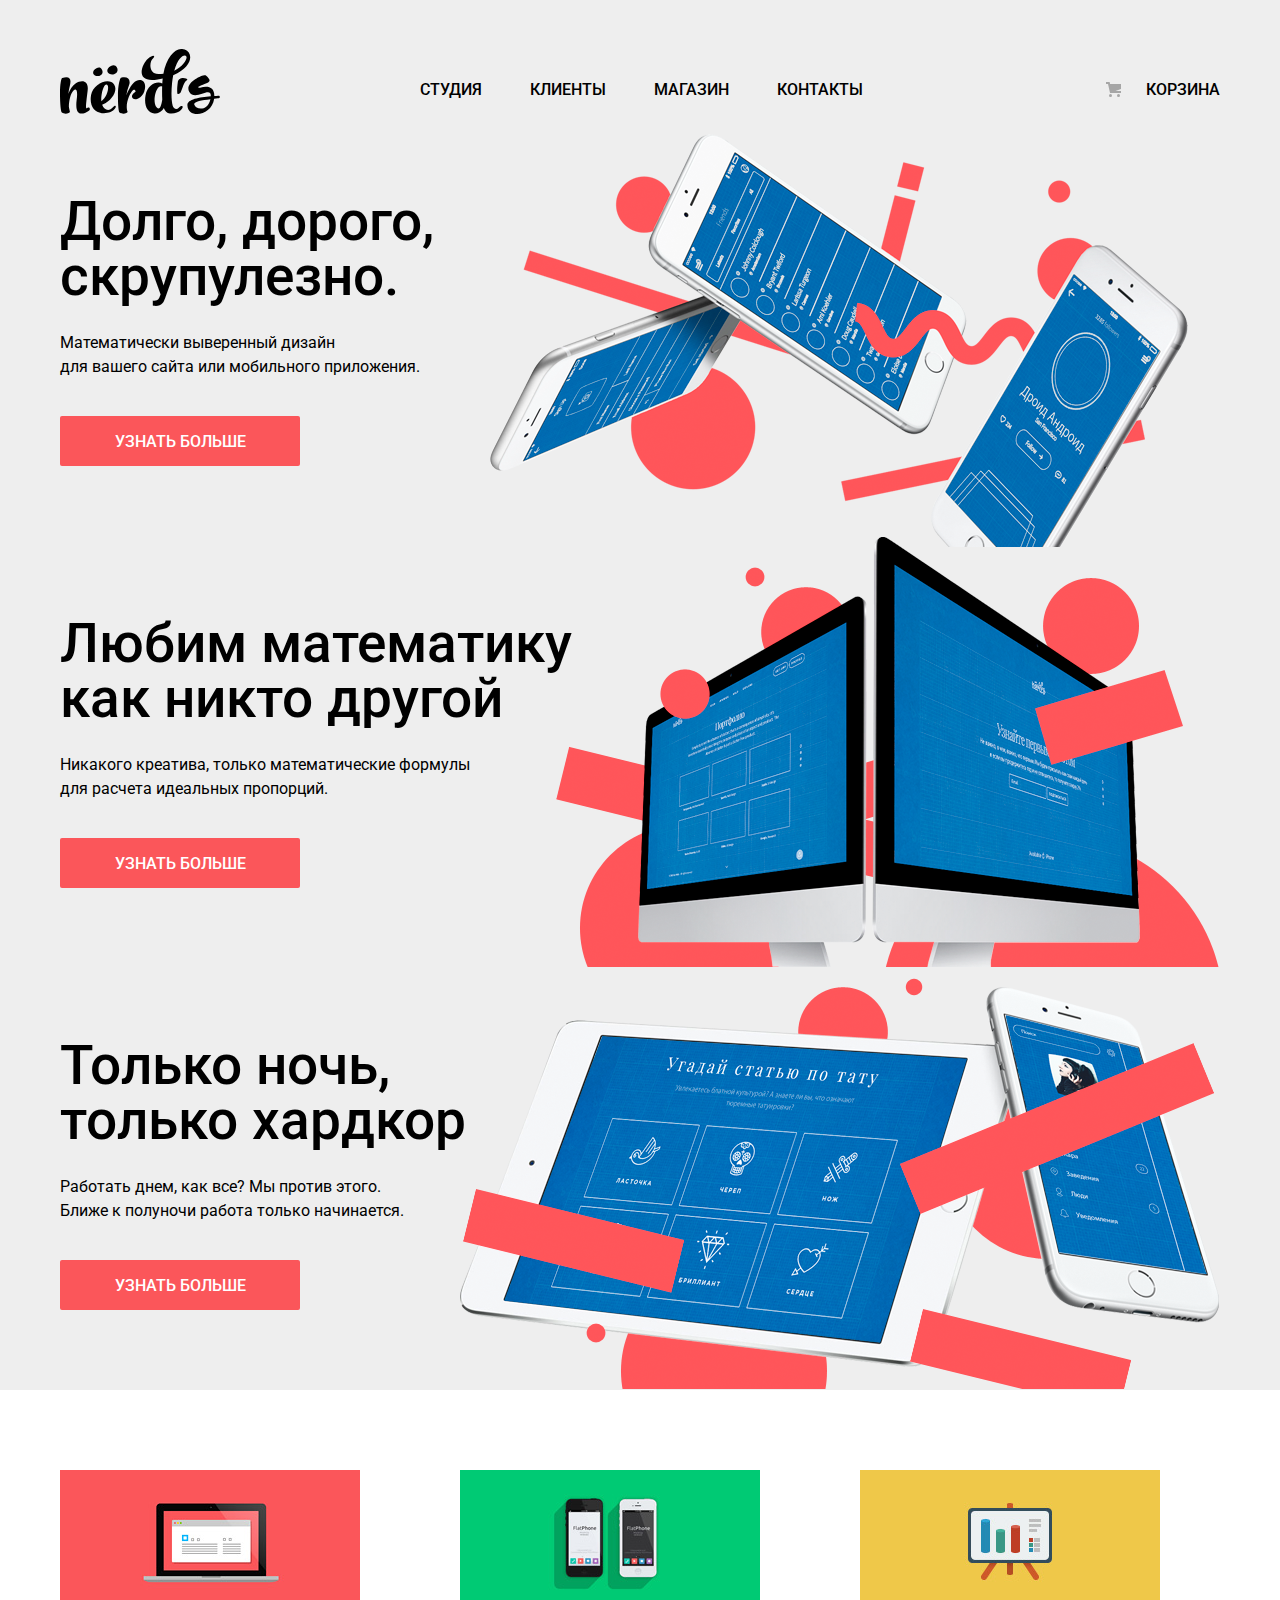
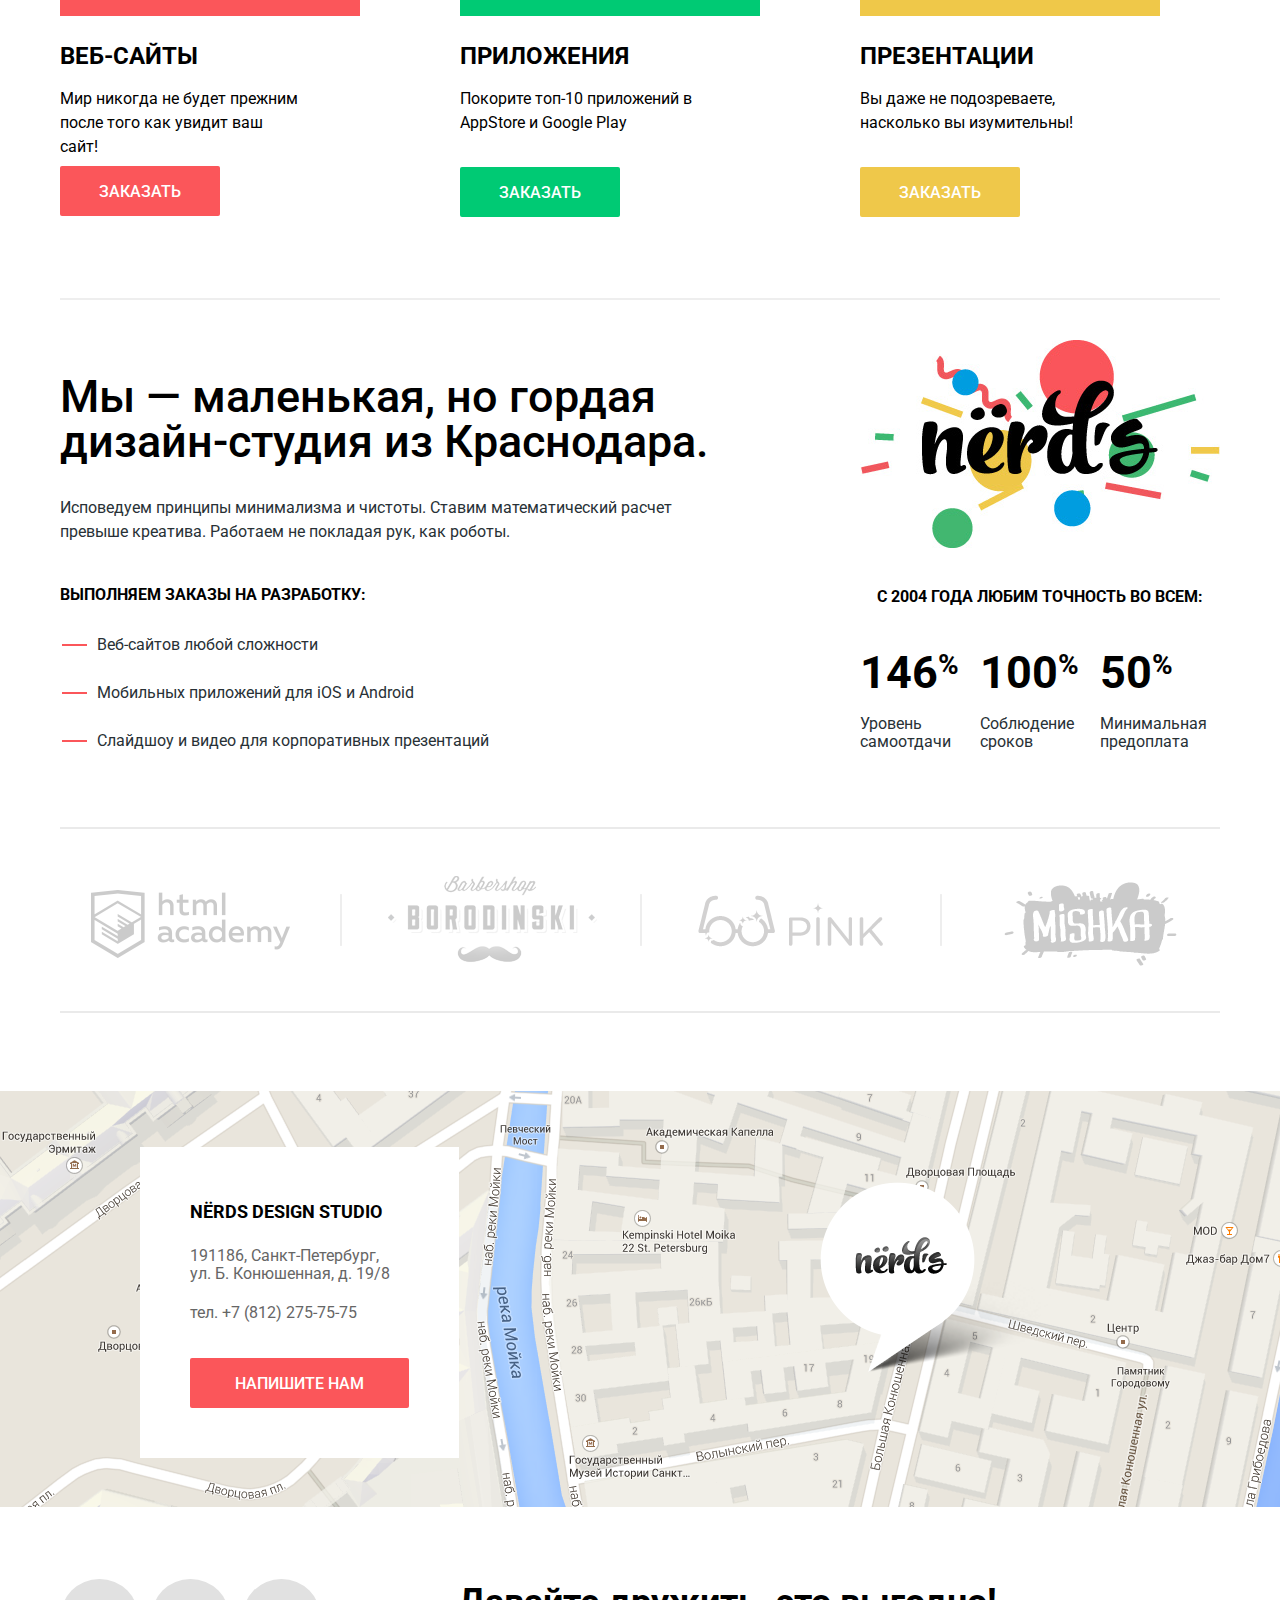
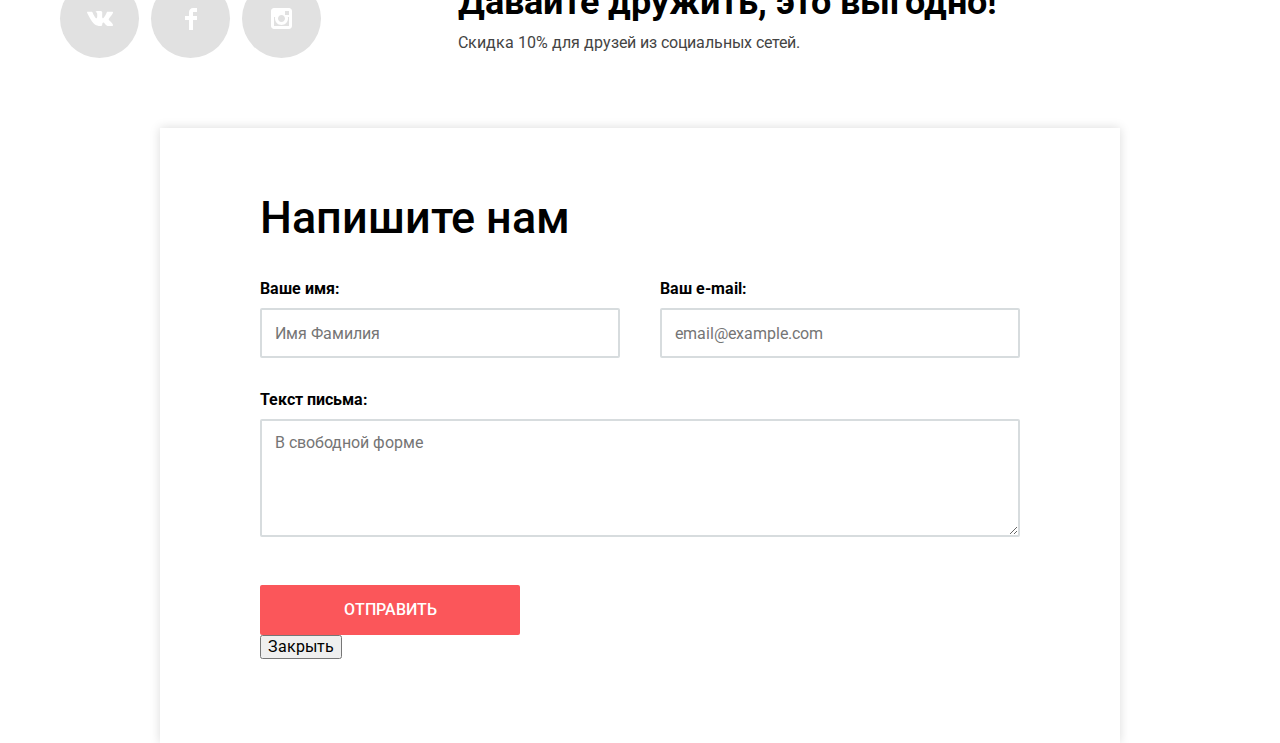
==== index.html @ 4d3e118b "Исправления к предыдущему. + попап, + переключение слайдера." ====
<!DOCTYPE html>
<html lang="ru">
<head>
    <meta charset="utf-8">
    <title>HTML Academy: Нёрдс</title>
    <link href="https://fonts.googleapis.com/css?family=Roboto:400,500,700" rel="stylesheet">
    <link rel="stylesheet" href="css/normalize.css">
    <link rel="stylesheet" href="css/style.css">

</head>
<body>

<div class="header_container">
    <header class="site_header">
        <nav>
            <a href="#" class="header_logo"><img src="img/general_images/nerds-logo.svg" width="160" height="65"
                                                 alt="Логотип дизайн-студии Нёрдс"/></a>
            <ul class="site_navigation">
                <li><a href="index.html">Студия</a></li>
                <li><a href="clients.html">Клиенты</a></li>
                <li><a href="catalog.html">Магазин</a></li>
                <li><a href="contacts.html">Контакты</a></li>
            </ul>
            
            <ul class="cart">
                <li><a href="#">Корзина</a></li>
            </ul>
        
        </nav>
    
    
    </header>
    
    <section class="slider">
        <h2 class="visually_hidden">Девиз студии</h2>
        <div class="slider_controls">
            <i class="active"></i>
            <i></i>
            <i></i>
        </div>
        
        <div class="slide slide_1">
                <p class="slogan">Долго, дорого,<br>
                    скрупулезно.</p>
                <p class="explanation">Математически выверенный дизайн<br>
                    для вашего сайта или мобильного приложения.</p>
                <a href="#" class="button btn_know">УЗНАТЬ БОЛЬШЕ</a>
        </div>
        
        
        <div class="slide slide_2">
            <p class="slogan">Любим математику<br>
                как никто другой</p>
            <p class="explanation">Никакого креатива, только математические формулы<br>
                для расчета идеальных пропорций.</p>
            <a href="#" class="button btn_know">УЗНАТЬ БОЛЬШЕ</a>
        </div>
       
        <div class="slide slide_3">
            <p class="slogan">Только ночь,<br>
                только хардкор</p>
            <p class="explanation">Работать днем, как все? Мы против этого.<br>
                Ближе к полуночи работа только начинается.</p>
            <a href="#" class="button btn_know">УЗНАТЬ БОЛЬШЕ</a>
        </div>
    
    </section>
</div>



<main>
    
    
    <div class="main_container">
        <h1 class="visually_hidden">Дизайн-студия "Nerds"</h1>
        
        <section class="production">
            <h2 class="visually_hidden">Наша продукция</h2>
            
            <ul class="our_production">
                <li>
                    <img src="img/index_images/web.png" width="300" height="146" alt="Веб-сайты">
                    <h3>Веб-сайты</h3>
                    <p>Мир никогда не будет прежним
                        после того как увидит ваш
                        сайт!</p>
                    <a href="#" class="button btn_order_web">Заказать</a>
                </li>
                
                <li>
                    <img src="img/index_images/app.png" width="300" height="146" alt="Приложения">
                    <h3>Приложения</h3>
                    <p>Покорите топ-10 приложений в
                        AppStore и Google Play</p>
                    <a href="#" class="button btn_order_app">Заказать</a>
                </li>
                
                <li>
                    <img src="img/index_images/present.png" width="300" height="146" alt="Презентации">
                    <h3>Презентации</h3>
                    <p>Вы даже не подозреваете,
                        насколько вы изумительны!</p>
                    <a href="#" class="button btn_order_present">Заказать</a>
                </li>
            </ul>
        
        </section>
        
        <section class="about_us">
            <h2 class="visually_hidden">О нас</h2>
            
            <div class="about_us_left">
                <p class="we_are">Мы — маленькая, но гордая
                    дизайн-студия из Краснодара.</p>
                
                <p class="we_like">Исповедуем принципы минимализма и чистоты. Ставим математический расчет
                    превыше креатива. Работаем не покладая рук, как роботы.</p>
                <p class="we_do">Выполняем заказы на разработку:</p>
                <ul class="development">
                    <li>Веб-сайтов любой сложности</li>
                    <li>Мобильных приложений для iOS и Android</li>
                    <li>Слайдшоу и видео для корпоративных презентаций</li>
                </ul>
            </div>
            
            <div class="about_us_right">
                <img src="img/index_images/nerds-illustration.png" width="360" height="208" alt="Логотип Nerds">
                <p class="we_do">с 2004 года Любим точность во всем:</p>
                <ul class="features">
                    <li>
                        <p class="percent">146<sup>%</sup></p>
                        <p class="percent_text">Уровень самоотдачи</p>
                    </li>
                    
                    <li>
                        <p class="percent">100<sup>%</sup></p>
                        <p class="percent_text">Соблюдение
                            сроков</p>
                    </li>
                    
                    <li>
                        <p class="percent">50<sup>%</sup></p>
                        <p class="percent_text">Минимальная
                            предоплата</p>
                    </li>
                </ul>
            </div>
        </section>
        
        <section class="partners">
            <h2 class="visually_hidden">Наши партнеры</h2>
            
            <a href="https://htmlacademy.ru/intensive/htmlcss"><img src="img/index_images/html_academy_logo.png"
                                                                    width="199" height="68" alt="HTML Academy"/></a>
            <a href="#"><img src="img/index_images/borodinski_logo.png" width="209" height="90" alt="Borodinski"/></a>
            <a href="#"><img src="img/index_images/pink_logo.png" width="185" height="52" alt="Pink"/></a>
            <a href="#"><img src="img/index_images/mishka_logo.png" width="173" height="84" alt="Mishka"></a>
        </section>
    </div>
    
    <section class="contacts">
        <h2 class="visually_hidden">Контактная информация</h2>
        <img src="img/general_images/map.png" width="1440" height="416" alt="Карта проезда">
        <div class="contact">
            <p class="studio_name">NЁRDS DESIGN STUDIO</p>
            <p class="adress">191186, Санкт-Петербург,
                ул. Б. Конюшенная, д. 19/8</p>
            <a href="tel:+78122757575" class="telephone">тел. +7 (812) 275-75-75</a>
            <a href="#" class="button btn_write">Напишите нам</a>
        </div>
    </section>
</main>




<div class="footer_container">
    <footer class="site_footer">
        <ul class="social">
            <li><a class="social_btn" href="#"><img src="img/general_images/vk-icon.svg" width="26" height="15"
                                                    alt="Вконтакте"></a></li>
            <li><a class="social_btn" href="#"><img src="img/general_images/fb-icon.svg" width="12" height="22"
                                                    alt="Facebook"></a></li>
            <li><a class="social_btn" href="#"><img src="img/general_images/insta-icon.svg" width="21" height="21"
                                                    alt="Instagram"></a></li>
        </ul>
        
        <div class="footer_wrapper">
            <p class="friends">Давайте дружить, это выгодно!</p>
            <p class="discount">Скидка 10% для друзей из социальных сетей.</p>
        </div>
    </footer>
</div>

<section class="popup">
    
    <form class="popup_window" action="https://echo.htmlacademy.ru"
          method="post">
        <h2>Напишите нам</h2>
        <div class="user_input">
            <p>
                <label for="user_login">Ваше имя:</label>
                <input id="user_login" type="text" name="user_login" placeholder="Имя Фамилия" required>
            </p>
            
            <p>
                <label for="user_email">Ваш e-mail:</label>
                <input id="user_email" type="email" name="user_email" placeholder="email@example.com" required>
            </p>
            
            <p>
                <label for="write_us">Текст письма:</label>
                <textarea name="write_us" id="write_us" cols="30" rows="10" placeholder="В свободной форме"
                          required></textarea>
            </p>
        </div>
        
        <button class="button btn_submit" type="submit">ОТПРАВИТЬ</button>
        <button class="popup_close" type="button">Закрыть</button>
    </form>


</section>

</body>
</html>
---- css/style.css ----
/*ОБЩИЕ СТИЛИ*/


body {
    font-family: "Roboto", "Arial", sans-serif;
    font-size: 16px;
    line-height: 24px;
    font-weight: 400;
    color: #000000;
    margin: 0;
}

/*header*/

.header_container {
    background-color: #eeeeee;
}

.site_header {
    width: 1160px;
    min-height: 115px;
    padding-left: 20px;
    padding-right: 20px;
    margin-left: auto;
    margin-right: auto;
}

.site_header nav {
    display: flex;
    justify-content: space-between;
}

.header_logo {
    margin-top: 49px;
    margin-bottom: 0;
}

.site_header ul {
    list-style: none;
    margin-top: 75px;
    margin-bottom: 0;
}

.site_navigation {
    display: flex;
    min-width: 440px;
    margin-left: -35px;
}

.site_navigation li {
    margin-right: 48px;

}

.cart a {
    position: relative;
}

.cart a:before {
    content: "";

    position: absolute;
    top: 2px;
    left: -40px;

    width: 15px;
    height: 15px;
    background-image: url("../img/general_images/cart-icon.svg");
    background-repeat: no-repeat;
    background-position: 0 0;
}


.site_header a {
    font-weight: 500;
    line-height: 30px;
    color: #000000;

    text-decoration: none;
    text-transform: uppercase;
}

.site_header a:hover, .site_header a:focus {
    color: #fb565a;
}

.site_header a:active {
    color: rgba(0, 0, 0, 0.3)
}


.header_logo:hover {
    opacity: 0.8;
}

.header_logo:active {
    opacity: 0.3;
}

/*.contacts*/
.contacts {
    width: 100%;
    min-width: 1200px;
    padding-top: 78px;
    margin-left: auto;
    margin-right: auto;
    position: relative;
}

.contacts::before {
    content: "";
    position: absolute;
    top: 169px;
    left: 820px;

    width: 231px;
    height: 190px;
    background-image: url("../img/general_images/map-marker.png");
    background-repeat: no-repeat;
    background-position: 0 0;
    z-index: 2;
}


.contacts a {
    text-decoration: none;
}

.contact {
    background-color: #ffffff;
    width: 219px;
    min-height: 208px;
    padding: 50px;
    position: absolute;
    top: 134px;
    left: 140px;
}

.studio_name {
    font-size: 18px;
    font-weight: 700;
    line-height: 30px;

    display: block;
    margin-top: 0;
    margin-bottom: 20px;
}

.adress {
    line-height: 18px;
    color: #666666;

    max-width: 209px;
    margin-bottom: 18px;
}

.telephone {
    color: #666666;
}

.btn_write {
    width: 219px;
    margin-top: 33px;
}

/*footer*/


.site_footer {
    display: flex;

    width: 1160px;
    padding-left: 20px;
    padding-right: 20px;
    margin-left: auto;
    margin-right: auto;
}

.site_footer ul {
    list-style: none;
    display: flex;
    padding: 0;
    margin-top: 65px;
    margin-bottom: 70px;
}

.social_btn {
    display: flex;
    width: 79px;
    height: 79px;
    border-radius: 50%;
    background-color: #e1e1e1;
    justify-content: center;
    align-items: center;
    margin-right: 12px;
}

.social_btn:hover {
    background-color: #e74246;
}


.social_btn:active img {
    background-color: #d7373b;
    opacity: 0.3;
    box-shadow: inset 0 3px 0 0 rgba(0, 1, 1, 0.1);
}

.footer_wrapper {
    margin-left: 125px;
}


.friends {
    font-size: 36px;
    font-weight: 700;
    line-height: 36px;
    margin-top: 70px;
    margin-bottom: 0;
}

.discount {
    line-height: 22px;
    color: #444444;
    margin-top: 12px;
}

/*Стилизация кнопок и невидимых объектов*/

.visually_hidden {
    position: absolute;
    width: 1px;
    height: 1px;
    margin: -1px;
    border: 0;
    padding: 0;
    clip: rect(0 0 0 0);
    overflow: hidden;
}

.button {
    font-size: 16px;
    font-weight: 500;
    line-height: 18px;
    text-align: center;
    text-transform: uppercase;
    text-decoration: none;
    color: white;
    background-color: #fb565a;

    border: none;
    border-radius: 2px;

    display: block;
    min-height: 33px;
    padding-top: 17px;
}

.button:hover {
    background-color: #e74246;
}

.button:active {
    background-color: #d7373b;
    color: rgba(255, 255, 255, 0.3);
    box-shadow: inset 0 3px 0 0 rgba(0, 1, 1, 0.1);
}

.main_container {
    width: 1160px;
    padding-left: 20px;
    padding-right: 20px;
    margin-left: auto;
    margin-right: auto;
}

/*.popup*/

.popup_window {
    width: 960px;
    min-height: 590px;
    margin-right: auto;
    margin-left: auto;
    padding: 67px 100px 84px 100px;

    box-sizing: border-box;
    box-shadow: 0 0 10px 0 rgba(0,0,0,0.15);
}

.user_input {
    width: 760px;
    display: flex;
    justify-content: space-between;
    flex-wrap: wrap;
    margin: 0;
}

.user_input p {
    display: flex;
    flex-direction: column;
    margin-bottom: 33px;
    margin-top: 0;
}

.popup_window h2 {
    font-size: 45px;
    font-weight: 500;
    line-height: 45px;
    margin-top: 0;
    margin-bottom: 40px;
}

.popup_window label {
    line-height: 18px;
    font-weight: 700;
    margin-top: 0;
    margin-bottom: 10px;
}

.popup_window input {
    width: 360px;
    height: 50px;
    padding: 0 13px 0 13px;

    box-sizing: border-box;
    border: #d7dcde 2px solid;
    border-radius: 2px;

    font: inherit;

}



.popup_window textarea {
    width: 760px;
    height: 118px;
    padding: 13px 13px 13px 13px;

    box-sizing: border-box;
    border: #d7dcde 2px solid;
    border-radius: 2px;
}

.popup_window input:hover, .popup_window textarea:hover {
    border-color: #b4b9bb;
}

.popup_window input:focus, .popup_window textarea:focus {
    border-color: #000000;
    outline: none;
}


.btn_submit {
    width: 260px;
    min-height: 50px;
    padding: 0;
    border: none;
    margin-top: 15px;
}


/* INDEX.HTML */


/*.slider*/


.slider {
    width: 1160px;
    padding-left: 20px;
    padding-right: 20px;
    margin-left: auto;
    margin-right: auto;

}

.slide {
    padding-top: 70px;
    padding-bottom: 80px;
    position: relative;
}


.slide_1::before {
    content: "";
    position: absolute;
    top: 10px;
    left: 430px;
    width: 698px;
    height: 413px;
    background-image: url("../img/index_images/slide1.png");
    background-repeat: no-repeat;
}

.slide_2::before {
    content: "";
    position: absolute;
    top: -9px;
    left: 496px;
    width: 663px;
    height: 430px;
    background-image: url("../img/index_images/slide2.png");
    background-repeat: no-repeat;
}

.slide_3::before {
    content: "";
    position: absolute;
    top: 10px;
    left: 400px;
    width: 759px;
    height: 411px;
    background-image: url("../img/index_images/slide3.png");
    background-repeat: no-repeat;
}

.slogan {
    font-size: 55px;
    line-height: 55px;
    font-weight: 500;
    margin: 0;
}

.explanation {
    margin-top: 27px;
}

.btn_know {
    width: 240px;
    margin-top: 37px;
}

/*.production*/

.production {
    min-height: 347px;
    padding: 80px 0 65px 0;

    border-bottom: #eeeeee 2px solid;
}

.our_production {
    list-style: none;
    padding: 0;
    display: flex;
    margin-top: 0;
}

.our_production li {
    width: 300px;
    margin-right: 100px;
}

.our_production li:last-child {
    margin-right: 0;
}

.our_production img {
    margin-bottom: 18px;
}

.our_production p {
    max-width: 242px;
    min-height: 65px;
    margin: 16px 0 0 0;
}


.our_production h3 {
    font-size: 24px;
    font-weight: 700;
    line-height: 30px;
    text-transform: uppercase;
    margin: 0;
}

.btn_order_web, .btn_order_app, .btn_order_present {
    width: 160px;
    margin-top: 15px;
}

.btn_order_web {
    margin-top: 7px;
}

.btn_order_app {
    background-color: #00ca74;
}

.btn_order_app:hover {
    background-color: #00bc6c;
}

.btn_order_app:active {
    background-color: #00aa62;
    color: #74c69c;
}


.btn_order_present {
    background-color: #efc84a;
}

.btn_order_present:hover {
    background-color: #eab534;
}

.btn_order_present:active {
    background-color: #e5a722;
    color: #edc47f;
}

/*.about_us*/

.about_us {
    display: flex;
    justify-content: space-between;

    min-height: 408px;
    padding: 40px 0 50px 0;
    margin-left: auto;
    margin-right: auto;

    border-bottom: #eaeaea 2px solid;

}

.about_us_left {
    max-width: 678px;
}

.about_us_right img {
    margin: 0;
}

.about_us_right .we_do {
    text-align: center;
    margin-top: 30px;
}


.we_are {
    font-size: 45px;
    font-weight: 500;
    line-height: 45px;
    color: #000000;
    margin-top: 34px;
    margin-bottom: 0;
}

.we_do {
    font-weight: 700;
    text-transform: uppercase;
    margin-top: 39px;
    margin-bottom: 0;
}

.we_like {
    color: #283136;
    margin-top: 32px;
    margin-bottom: 0;
}

.development {
    list-style: none;
    color: #283136;
    margin-top: 26px;
    margin-left: -3px;
}

.development li {
    margin-bottom: 24px;
    position: relative;
}

.development li:before {
    content: "";
    position: absolute;
    top: 11px;
    left: -35px;
    width: 25px;
    height: 2px;
    background-color: #fb565a;
}

.features {
    list-style: none;
    display: flex;
    max-width: 360px;
    padding: 0;
    margin-top: 7px;
}

.features li {
    max-width: 96px;
}

.features li:nth-child(2) {
    margin-left: 24px;
    margin-right: 24px;
}

.percent {
    font-size: 45px;
    font-weight: 700;
    margin-bottom: 30px;
}

.percent sup {
    font-size: 28px;
}

.percent_text {
    line-height: 18px;
    color: #283136;
    margin: 0;
}

/*.partners*/
.partners {
    display: flex;
    justify-content: space-between;
    align-items: center;

    padding: 50px 43px 42px 31px;
    min-height: 90px;

    border-bottom: #eaeaea 2px solid;

    background-image: url("../img/index_images/div.png"),
    url("../img/index_images/div.png"),
    url("../img/index_images/div.png");

    background-repeat: no-repeat, no-repeat, no-repeat;
    background-position: 280px center, 580px center, 880px center;
}

.partners a {
    opacity: 0.2;
    display: flex;
    justify-content: center;
}

.partners a:nth-child(3) {
    margin-top: -7px;
    margin-left: -23px;
}

.partners a:nth-child(4) {
    margin-top: -7px;
    margin-left: -20px;
}

.partners a:hover {
    opacity: 1;
}

.partners a:active {
    opacity: 0.1;
}


/*CATALOG.HTML*/

.site_current {
    height: 32px;
    border-bottom: #fb565a 2px solid;
}

.catalog_name h1 {
    font-size: 55px;
    font-weight: 500;
    line-height: 55px;
    text-align: center;

    background-color: #eeeeee;

    min-height: 165px;
    width: 100%;
    padding-top: 70px;
    margin: 0;
}

.main_content {
    display: flex;
    justify-content: space-between;
}

/*.filters*/
.filters {
    width: 260px;
    min-height: 835px;
    padding-top: 55px;
}


.filter fieldset {
    border: 0 none;
}

.filter legend {
    font-family: "Roboto", "Arial", sans-serif;
    font-size: 18px;
    font-weight: 700;
    line-height: 30px;
    text-transform: uppercase;
}

.by_price {
    margin-bottom: 57px;
    padding: 0;
}

.by_grid {
    margin-top: -2px;
    margin-bottom: 25px;
    padding: 0;
}

.by_features {
    margin-bottom: 30px;
    padding: 0;
}

.filter_option label {
    line-height: 20px;
    color: #283136;
}
/*<ползунок>*/
.filter_range {
    width: 260px;
    margin-top: 49px;
}

.range_controls {
    position: relative;

    height: 41px;
    margin-top: -1px;
    margin-bottom: 15px;
    padding-top: 39px;
    padding-right: 20px;
    padding-left: 20px;

    background-color: #f1f1f1;

    border-radius: 5px;
}

.range_controls .scale {
    height: 2px;

    background: #d7dcde;
}

.range_controls .bar {
    width: 70%;
    height: 2px;

    background: #00ca74;
}

.range_controls .toggle {
    position: absolute;
    top: 31px;
    left: 0;

    width: 4px;
    height: 4px;
    padding: 0;

    border: 8px solid #ffffff;
    background-color: #ababab;
    box-shadow: 0 2px 1px 0 #cfcfcf;
    border-radius: 50%;
    cursor: pointer;
}

.range_controls .toggle_min {
    left: 18px;
}

.range_controls .toggle_max {
    left: 160px;
}

.price_controls {
    font-size: 0;
}

.price_controls label {
    display: inline-block;
    width: 50%;

    font-size: 16px;
    text-transform: uppercase;
}

.price_controls input {
    width: 60px;
    padding: 8px 10px;
    margin-left: 10px;

    font-family: Roboto, Arial, sans-serif;
    font-size: 16px;
    text-align: center;
    color: #283136;

    border: none;
    border-radius: 5px;
    background: #f1f1f1;
}

.max_price {
    text-align: right;
}

/*</ползунок>*/

/*<radiobutton>*/

.by_grid_option {
    position: relative;
    cursor: pointer;
    padding-left: 10px;
}

.by_grid_option input[type="radio"] + .radio_indicator {
    position: absolute;
    top: -2px;
    left: -25px;
    width: 25px;
    height: 25px;
    background-image: url("../img/catalog_images/radio-off.svg");
    opacity: 0.4;
}

.by_grid_option input[type="radio"]:checked + .radio_indicator {
    position: absolute;
    top: -2px;
    left: -25px;
    width: 25px;
    height: 25px;
    background-image: url("../img/catalog_images/radio-on.svg");
    opacity: 0.4;
}

.by_grid_option input[type="radio"]:hover + .radio_indicator {
    opacity: 1;
}

.by_grid_option input[type="radio"]:disabled + .radio_indicator {
    opacity: 0.1;
}

.by_grid_option input[type="radio"]:focus + .radio_indicator {
    outline: #71b9ff 5px auto; /*цвет outline выбрал случайный*/
}

/*</radiobutton>*/


/*<checkbox>*/
.by_features_option {
    position: relative;
    cursor: pointer;
    padding-left: 8px;
}

.by_features_option input[type="checkbox"] + .checkbox_indicator {
    position: absolute;
    top: 0;
    left: -25px;
    width: 23px;
    height: 23px;
    background-image: url("../img/catalog_images/checkbox-off.svg");
    opacity: 0.4;

}

.by_features_option input[type="checkbox"]:checked + .checkbox_indicator {
    position: absolute;
    top: 0;
    left: -25px;
    width: 27px;
    height: 23px;
    background-image: url("../img/catalog_images/checkbox-on.svg");
    opacity: 0.4;

}

.by_features_option input[type="checkbox"]:hover + .checkbox_indicator {
    opacity: 1;
}

.by_features_option input[type="checkbox"]:disabled + .checkbox_indicator {
    opacity: 0.1;
}

.by_features_option input[type="checkbox"]:focus + .checkbox_indicator {
    outline: #71b9ff 5px auto; /*цвет outline выбрал случайный*/
}

/*</checkbox>*/


.by_grid ul, .by_features ul {
    list-style: none;
    padding: 0;
}

.by_grid li {
    margin-left: 25px;
    margin-top: -4px;
    margin-bottom: 20px;
}

.by_features li {
    margin-left: 25px;
    margin-top: -4px;
    margin-bottom: 20px;
}

.btn_show {
    font-size: 16px;
    font-weight: 500;
    line-height: 18px;
    color: black;

    background-color: #eeeeee;
    border: none;
    border-radius: 2px;

    width: 260px;
    height: 50px;
    padding: 0;
}

.btn_show:hover {
    background-color: #dfdfdf;
}

.btn_show:active {
    background-color: #d5d5d5;
    color: rgba(0, 0, 0, 0.3);
    box-shadow: inset 0 3px 0 0 rgba(0, 1, 1, 0.1);
}

/*.right_column*/


/*.sorting*/
.sorting {
    display: flex;
    justify-content: space-between;
    padding-top: 58px;
    padding-bottom: 60px;

}

.sorting_types {
    display: flex;
    justify-content: space-between;

    width: 360px;
    margin: 0;
    margin-top: -22px;
    padding: 0;
}

.types {
    list-style: none;
    display: flex;
    padding: 0;
}

.types li {
    margin-right: 26px;
}

.arrows {
    list-style: none;
    display: flex;
    padding: 0;
}

.arrows li:nth-child(2) {
    margin-left: 18px;
}

.sorting p {
    font-size: 18px;
    font-weight: 700;
    line-height: 18px;
    text-transform: uppercase;
    margin-top: -2px;
}

.sorting a {
    font-size: 14px;
    line-height: 18px;
    text-transform: uppercase;
    text-decoration: none;
    color: black;
    opacity: 0.3;
}


.sorting a:hover {
    opacity: 0.6;
}

.sorting a:active {
    opacity: 1;
}

.sorting .current_choice {
    opacity: 1;
}

/*.goods*/
.goods {
    margin-top: 17px;
    margin-bottom: 0;
}

.card_items {
    list-style: none;
    display: flex;
    justify-content: space-between;
    flex-wrap: wrap;
    max-width: 760px;
    padding: 0;
    margin: 0;

}

.card_item {
    position: relative;
    margin-bottom: 68px;
}

.card_item:nth-child(3), .card_item:nth-child(4) {
    margin-bottom: 65px;
}

.card_item:before {
    content: url("../img/catalog_images/browser.svg");

    position: absolute;
    top: -39px;
    left: 0;
    opacity: 0.12;
}

.card_item_hover {
    display: none;
    box-sizing: border-box;

    width: 360px;
    height: 231px;
    padding-top: 30px;
    padding-bottom: 33px;

    text-align: center;
    background-color: #eeeeee;
    position: absolute;
    left: 0;
    bottom: 7px;
}

.card_item:hover .card_item_hover {
    display: block;
}

.card_item:hover:before {
    opacity: 1;
}

.card_item_hover a {
    display: block;
    font-size: 18px;
    font-weight: 700;
    line-height: 30px;
    text-transform: uppercase;
    text-decoration: none;
    color: black;

    margin: 0;
}

.card_item_hover p {
    line-height: 18px;
    color: #666666;
    width: 240px;
    margin-left: auto;
    margin-right: auto;
    margin-bottom: 30px;

}

.btn_price {
    width: 200px;
    height: 50px;
    padding: 0;
    margin-left: 80px;
    margin-right: 80px;

}

.btn_price:active {
    color: white;
}

/*.pages*/
.pages {
    list-style: none;
    display: flex;
    justify-content: space-between;
    width: 445px;
    padding: 0;
    margin-top: -12px;
    margin-bottom: -20px;
}

.pages a {
    font-size: 16px;
    font-weight: 500;
    line-height: 18px;
    text-decoration: none;
    color: black;
    background-color: #eeeeee;

    border: none;
    border-radius: 2px;
}

.pages a:hover {
    background-color: #dfdfdf;
}

.pages a:active {
    background-color: #d5d5d5;
    color: rgba(0, 0, 0, 0.3);
}


.page_current a, .page a {
    text-align: center;

    display: block;
    width: 50px;
    height: 33px;
    padding-top: 17px;
}

.page_current a {
    background-color: white;
    border: #dbdbdb 3px solid;

    width: 44px;
    height: 30px;
    padding-top: 14px;
}

.next a {
    text-transform: uppercase;

    display: block;
    width: 260px;
    height: 33px;
    padding-top: 17px;
    text-align: center;
}
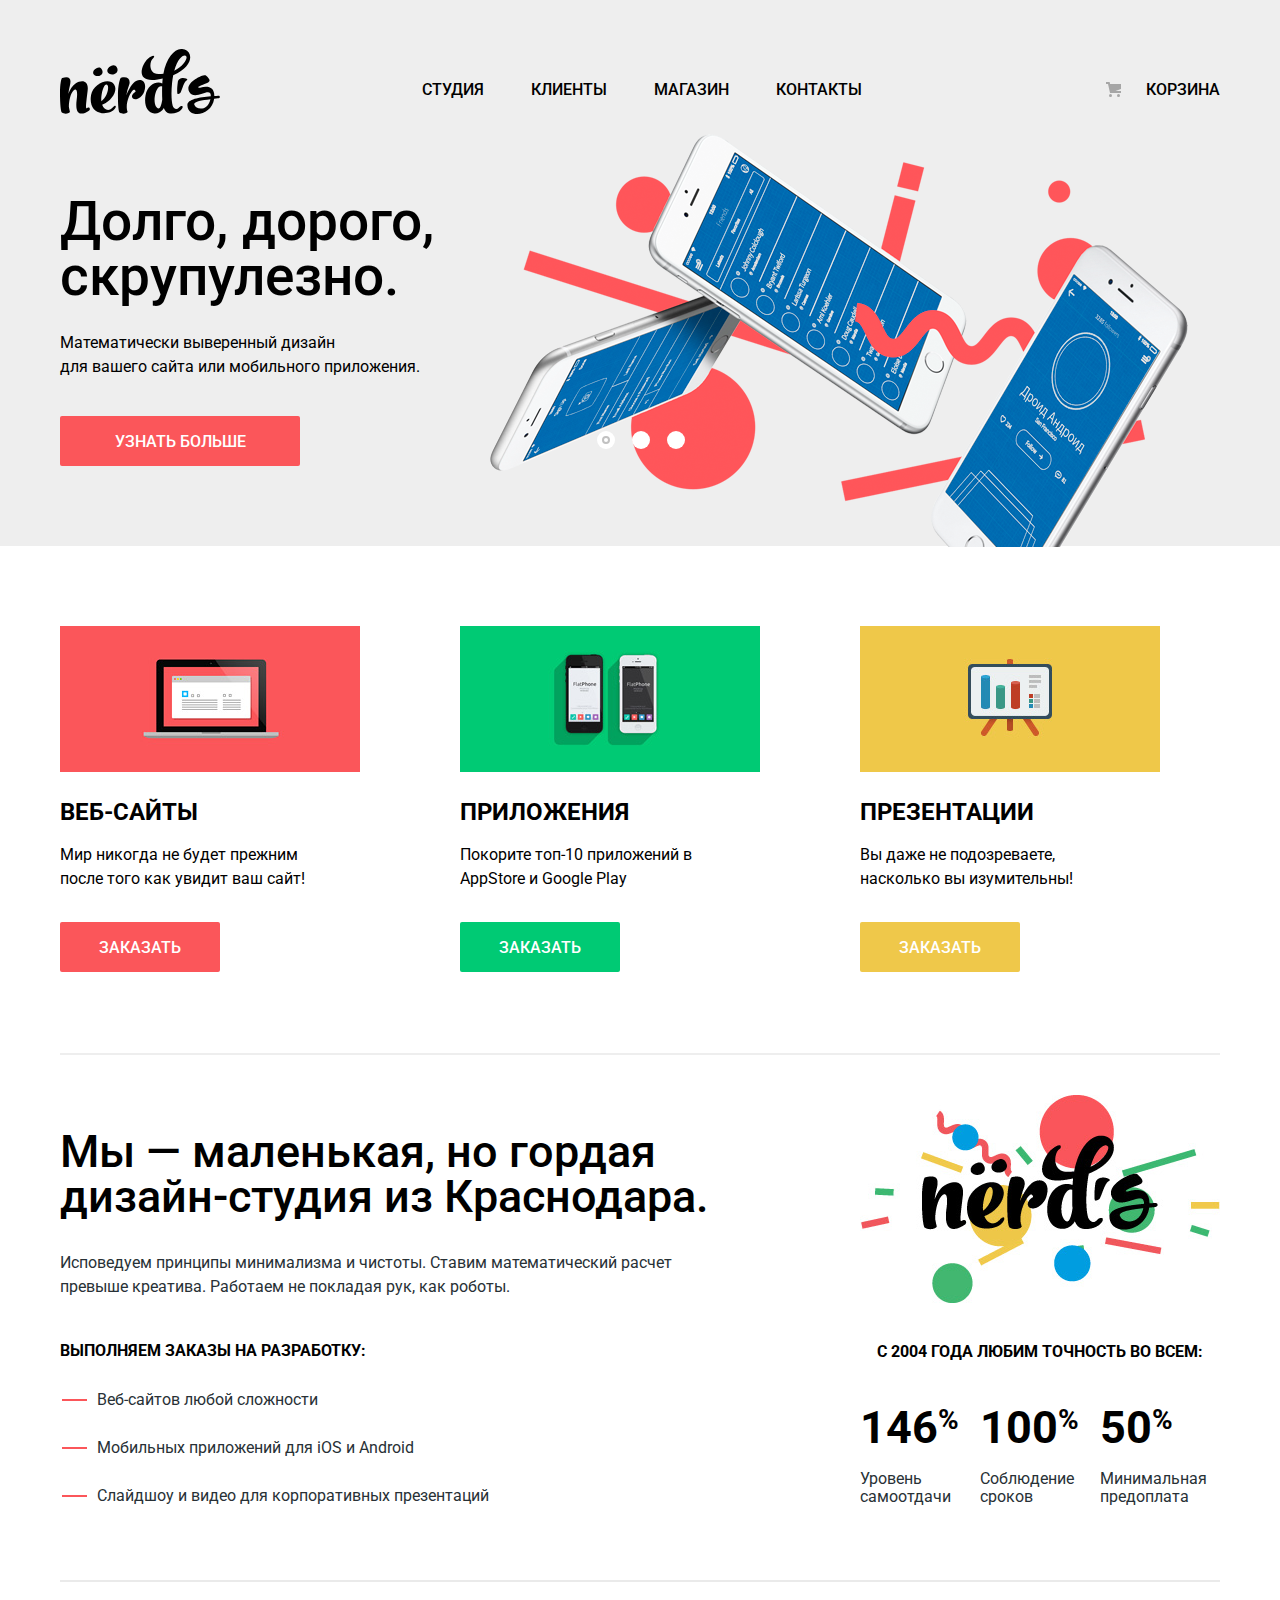
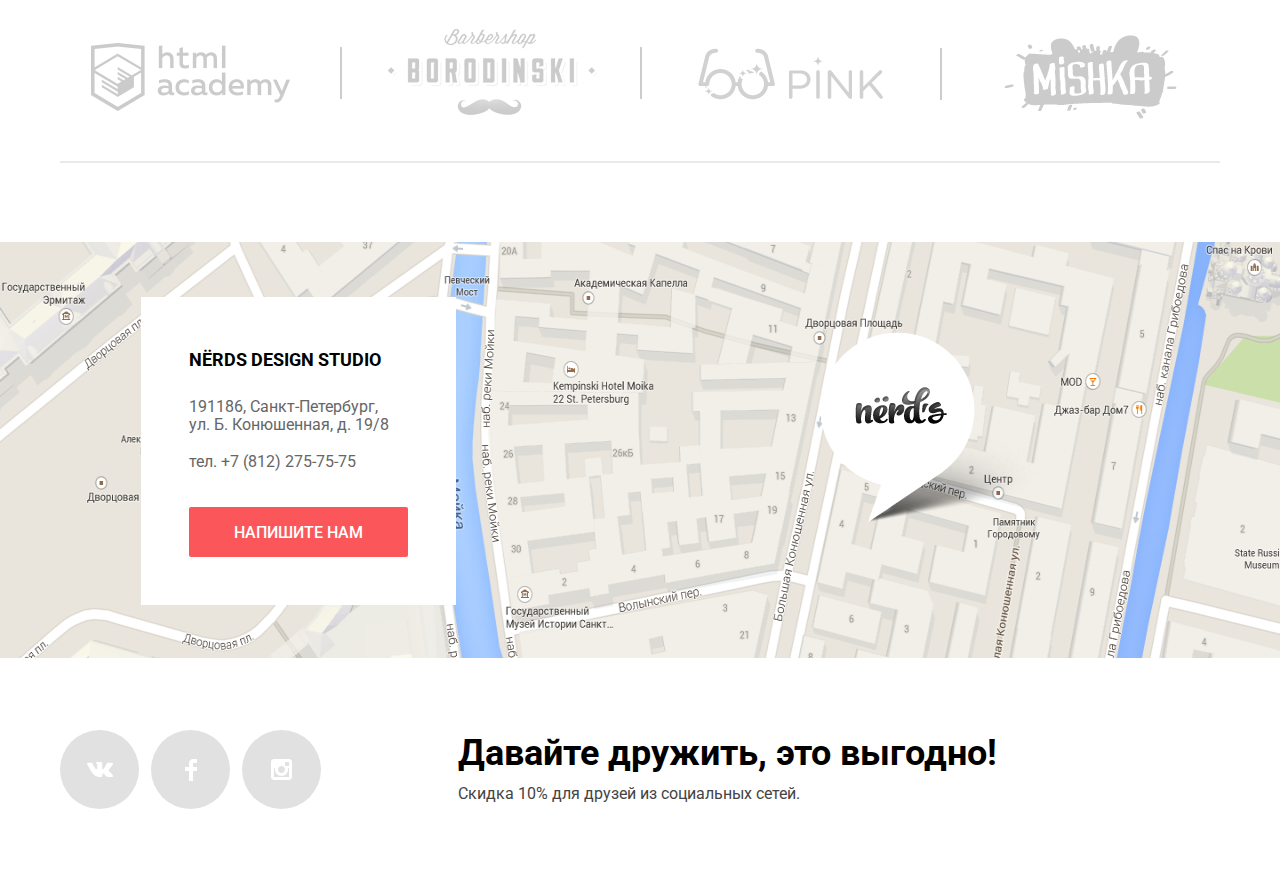
==== commit bd9f46a3: "Скрипты для модального окна и слайдера." ====
--- a/index.html
+++ b/index.html
@@ -33,13 +33,19 @@
     
     <section class="slider">
         <h2 class="visually_hidden">Девиз студии</h2>
-        <div class="slider_controls">
-            <i class="active"></i>
-            <i></i>
-            <i></i>
-        </div>
-        
-        <div class="slide slide_1">
+        <ul class="slider_controls">
+            <li class="slider_control control_1 active">
+                <button></button>
+            </li>
+            <li class="slider_control  control_2">
+                <button></button>
+            </li>
+            <li class="slider_control control_3">
+                <button></button>
+            </li>
+        </ul>
+        
+        <div class="slide slide_1 slide_active">
                 <p class="slogan">Долго, дорого,<br>
                     скрупулезно.</p>
                 <p class="explanation">Математически выверенный дизайн<br>
@@ -151,16 +157,17 @@
         <section class="partners">
             <h2 class="visually_hidden">Наши партнеры</h2>
             
-            <a href="https://htmlacademy.ru/intensive/htmlcss"><img src="img/index_images/html_academy_logo.png"
+            <a href="https://htmlacademy.ru/intensive/htmlcss" class="partner_logo"><img src="img/index_images/html_academy_logo.png"
                                                                     width="199" height="68" alt="HTML Academy"/></a>
-            <a href="#"><img src="img/index_images/borodinski_logo.png" width="209" height="90" alt="Borodinski"/></a>
-            <a href="#"><img src="img/index_images/pink_logo.png" width="185" height="52" alt="Pink"/></a>
-            <a href="#"><img src="img/index_images/mishka_logo.png" width="173" height="84" alt="Mishka"></a>
+            <a href="#" class="partner_logo"><img src="img/index_images/borodinski_logo.png" width="209" height="90" alt="Borodinski"/></a>
+            <a href="#" class="partner_logo"><img src="img/index_images/pink_logo.png" width="185" height="52" alt="Pink"/></a>
+            <a href="#" class="partner_logo"><img src="img/index_images/mishka_logo.png" width="173" height="84" alt="Mishka"></a>
         </section>
     </div>
     
     <section class="contacts">
         <h2 class="visually_hidden">Контактная информация</h2>
+        <!-- <iframe src="https://yandex.ru/map-widget/v1/-/CCUKR0Jl" width="1440" height="416" frameborder="1" allowfullscreen="true"></iframe>-->
         <img src="img/general_images/map.png" width="1440" height="416" alt="Карта проезда">
         <div class="contact">
             <p class="studio_name">NЁRDS DESIGN STUDIO</p>
@@ -199,20 +206,19 @@
           method="post">
         <h2>Напишите нам</h2>
         <div class="user_input">
-            <p>
+            <p class="login">
                 <label for="user_login">Ваше имя:</label>
-                <input id="user_login" type="text" name="user_login" placeholder="Имя Фамилия" required>
+                <input id="user_login" type="text" name="user_login" placeholder="Имя Фамилия">
             </p>
             
-            <p>
+            <p class="mail">
                 <label for="user_email">Ваш e-mail:</label>
-                <input id="user_email" type="email" name="user_email" placeholder="email@example.com" required>
+                <input id="user_email" type="email" name="user_email" placeholder="email@example.com">
             </p>
             
             <p>
                 <label for="write_us">Текст письма:</label>
-                <textarea name="write_us" id="write_us" cols="30" rows="10" placeholder="В свободной форме"
-                          required></textarea>
+                <textarea name="write_us" id="write_us" cols="30" rows="10" placeholder="В свободной форме"></textarea>
             </p>
         </div>
         
@@ -223,5 +229,6 @@
 
 </section>
 
+<script src="js/script.js"></script>
 </body>
 </html>
--- a/css/style.css
+++ b/css/style.css
@@ -48,7 +48,7 @@
 }
 
 .site_navigation li {
-    margin-right: 48px;
+    margin-right: 47px;
 
 }
 
@@ -100,11 +100,18 @@
 /*.contacts*/
 .contacts {
     width: 100%;
-    min-width: 1200px;
-    padding-top: 78px;
+    max-width: 1440px;
+    padding-top: 79px;
     margin-left: auto;
     margin-right: auto;
     position: relative;
+}
+
+.contacts img {
+    width: 100%;
+    max-width: 1440px;
+    margin-left: auto;
+    margin-right: auto;
 }
 
 .contacts::before {
@@ -130,10 +137,10 @@
     background-color: #ffffff;
     width: 219px;
     min-height: 208px;
-    padding: 50px;
+    padding: 48px;
     position: absolute;
     top: 134px;
-    left: 140px;
+    left: 141px;
 }
 
 .studio_name {
@@ -143,7 +150,7 @@
 
     display: block;
     margin-top: 0;
-    margin-bottom: 20px;
+    margin-bottom: 23px;
 }
 
 .adress {
@@ -151,7 +158,7 @@
     color: #666666;
 
     max-width: 209px;
-    margin-bottom: 18px;
+    margin-bottom: 16px;
 }
 
 .telephone {
@@ -277,14 +284,55 @@
 /*.popup*/
 
 .popup_window {
+    position: fixed;
+    top: 120px;
+    left: 50%;
+
     width: 960px;
     min-height: 590px;
-    margin-right: auto;
-    margin-left: auto;
+    margin-left: -480px;
     padding: 67px 100px 84px 100px;
+    z-index: 12;
+
+    background-color: #ffffff;
 
     box-sizing: border-box;
     box-shadow: 0 0 10px 0 rgba(0,0,0,0.15);
+    display: none;
+
+
+}
+
+.popup_close {
+    width: 21px;
+    height: 21px;
+
+    position: absolute;
+    top: 78px;
+    left: 849px;
+    font-size: 0;
+    background-color: #ffffff;
+    border: 0;
+    cursor: pointer;
+}
+
+.popup_close::before {
+    content: "";
+    position: absolute;
+    width: 21px;
+    height: 21px;
+    top: 0px;
+    left: 0px;
+    background-image: url("../img/general_images/close-cross.svg");
+    opacity: 0.3;
+}
+
+.popup_close:hover::before {
+    opacity: 1;
+}
+
+.popup_close:active::before {
+    opacity: 0.1;
 }
 
 .user_input {
@@ -327,7 +375,6 @@
     border-radius: 2px;
 
     font: inherit;
-
 }
 
 
@@ -360,6 +407,17 @@
     margin-top: 15px;
 }
 
+.popup_show {
+    display: block;
+}
+
+.popup_error_login {
+    border-color: #e74246;
+}
+
+.popup_error input {
+    border-color: #e74246;
+}
 
 /* INDEX.HTML */
 
@@ -373,6 +431,7 @@
     padding-right: 20px;
     margin-left: auto;
     margin-right: auto;
+    position: relative;
 
 }
 
@@ -382,6 +441,13 @@
     position: relative;
 }
 
+.slide_1, .slide_2, .slide_3 {
+    display: none;
+}
+
+.slide_active {
+    display: block;
+}
 
 .slide_1::before {
     content: "";
@@ -416,6 +482,95 @@
     background-repeat: no-repeat;
 }
 
+.slider_controls {
+    display: flex;
+    list-style: none;
+    position: absolute;
+    left: 50%;
+    bottom: 81px;
+    z-index: 10;
+
+    width: 160px;
+    height: 18px;
+    padding: 0;
+    margin-left: -43px;
+
+}
+
+.slider_control button {
+    width: 18px;
+    height: 18px;
+    margin-right: 17px;
+
+    border-radius: 50%;
+    border: none;
+
+    background-color: #ffffff;
+    cursor: pointer;
+    position: relative;
+    outline: none;
+}
+
+.slider_control.active button::before {
+    content: "";
+
+    position: absolute;
+    left: 50%;
+    top: 50%;
+    z-index: 2;
+
+    width: 4px;
+    height: 4px;
+    margin: -4px;
+
+    background-color: inherit;
+    border: 2px solid #c1c1c1;
+    border-radius: 50%;
+}
+/*
+.slider_controls button {
+    position: relative;
+
+    width: 18px;
+    height: 18px;
+    padding: 8px;
+
+    border-radius: 50%;
+    cursor: pointer;
+}
+
+.slider_controls button::after {
+    content: "";
+    position: absolute;
+    top: 0px;
+    left: 0px;
+    z-index: 1;
+
+    width: 18px;
+    height: 18px;
+
+    background: #ffffff;
+
+    border-radius: 50%;
+}
+
+.slider_controls .active::before {
+    content: "";
+
+    position: absolute;
+    left: 50%;
+    top: 50%;
+    z-index: 2;
+
+    width: 4px;
+    height: 4px;
+    margin: -4px;
+
+    background-color: inherit;
+    border: 2px solid #c1c1c1;
+    border-radius: 50%;
+}
+*/
 .slogan {
     font-size: 55px;
     line-height: 55px;
@@ -462,7 +617,7 @@
 }
 
 .our_production p {
-    max-width: 242px;
+    max-width: 250px;
     min-height: 65px;
     margin: 16px 0 0 0;
 }
@@ -478,12 +633,9 @@
 
 .btn_order_web, .btn_order_app, .btn_order_present {
     width: 160px;
-    margin-top: 15px;
-}
-
-.btn_order_web {
-    margin-top: 7px;
-}
+    margin-top: 14px;
+}
+
 
 .btn_order_app {
     background-color: #00ca74;
@@ -519,7 +671,7 @@
     justify-content: space-between;
 
     min-height: 408px;
-    padding: 40px 0 50px 0;
+    padding: 40px 0 48px 0;
     margin-left: auto;
     margin-right: auto;
 
@@ -553,7 +705,7 @@
 .we_do {
     font-weight: 700;
     text-transform: uppercase;
-    margin-top: 39px;
+    margin-top: 40px;
     margin-bottom: 0;
 }
 
@@ -566,7 +718,7 @@
 .development {
     list-style: none;
     color: #283136;
-    margin-top: 26px;
+    margin-top: 25px;
     margin-left: -3px;
 }
 
@@ -624,23 +776,16 @@
     justify-content: space-between;
     align-items: center;
 
-    padding: 50px 43px 42px 31px;
+    padding: 50px 43px 39px 31px;
     min-height: 90px;
 
     border-bottom: #eaeaea 2px solid;
-
-    background-image: url("../img/index_images/div.png"),
-    url("../img/index_images/div.png"),
-    url("../img/index_images/div.png");
-
-    background-repeat: no-repeat, no-repeat, no-repeat;
-    background-position: 280px center, 580px center, 880px center;
 }
 
 .partners a {
-    opacity: 0.2;
     display: flex;
     justify-content: center;
+    position: relative;
 }
 
 .partners a:nth-child(3) {
@@ -653,12 +798,49 @@
     margin-left: -20px;
 }
 
-.partners a:hover {
+.partner_logo img {
+    opacity: 0.2;
+}
+.partner_logo img:hover {
     opacity: 1;
 }
 
-.partners a:active {
+.partner_logo img:active {
     opacity: 0.1;
+}
+
+.partners a:nth-child(2)::after {
+    content: "";
+    position: absolute;
+    top: 4px;
+    left: 249px;
+    width: 2px;
+    height: 52px;
+    background-color: #000000;
+}
+
+.partners a:nth-child(3)::after {
+    content: "";
+    position: absolute;
+    top: 18px;
+    left: 252px;
+    width: 2px;
+    height: 52px;
+    background-color: #000000;
+}
+
+.partners a:nth-child(4)::after {
+    content: "";
+    position: absolute;
+    top: 0;
+    left: 242px;
+    width: 2px;
+    height: 52px;
+    background-color: #000000;
+}
+
+.partners a::after {
+    opacity: 0.2;
 }
 
 
@@ -1046,7 +1228,7 @@
     margin-bottom: 65px;
 }
 
-.card_item:before {
+.card_item::before {
     content: url("../img/catalog_images/browser.svg");
 
     position: absolute;
@@ -1075,7 +1257,7 @@
     display: block;
 }
 
-.card_item:hover:before {
+.card_item:hover::before {
     opacity: 1;
 }
 
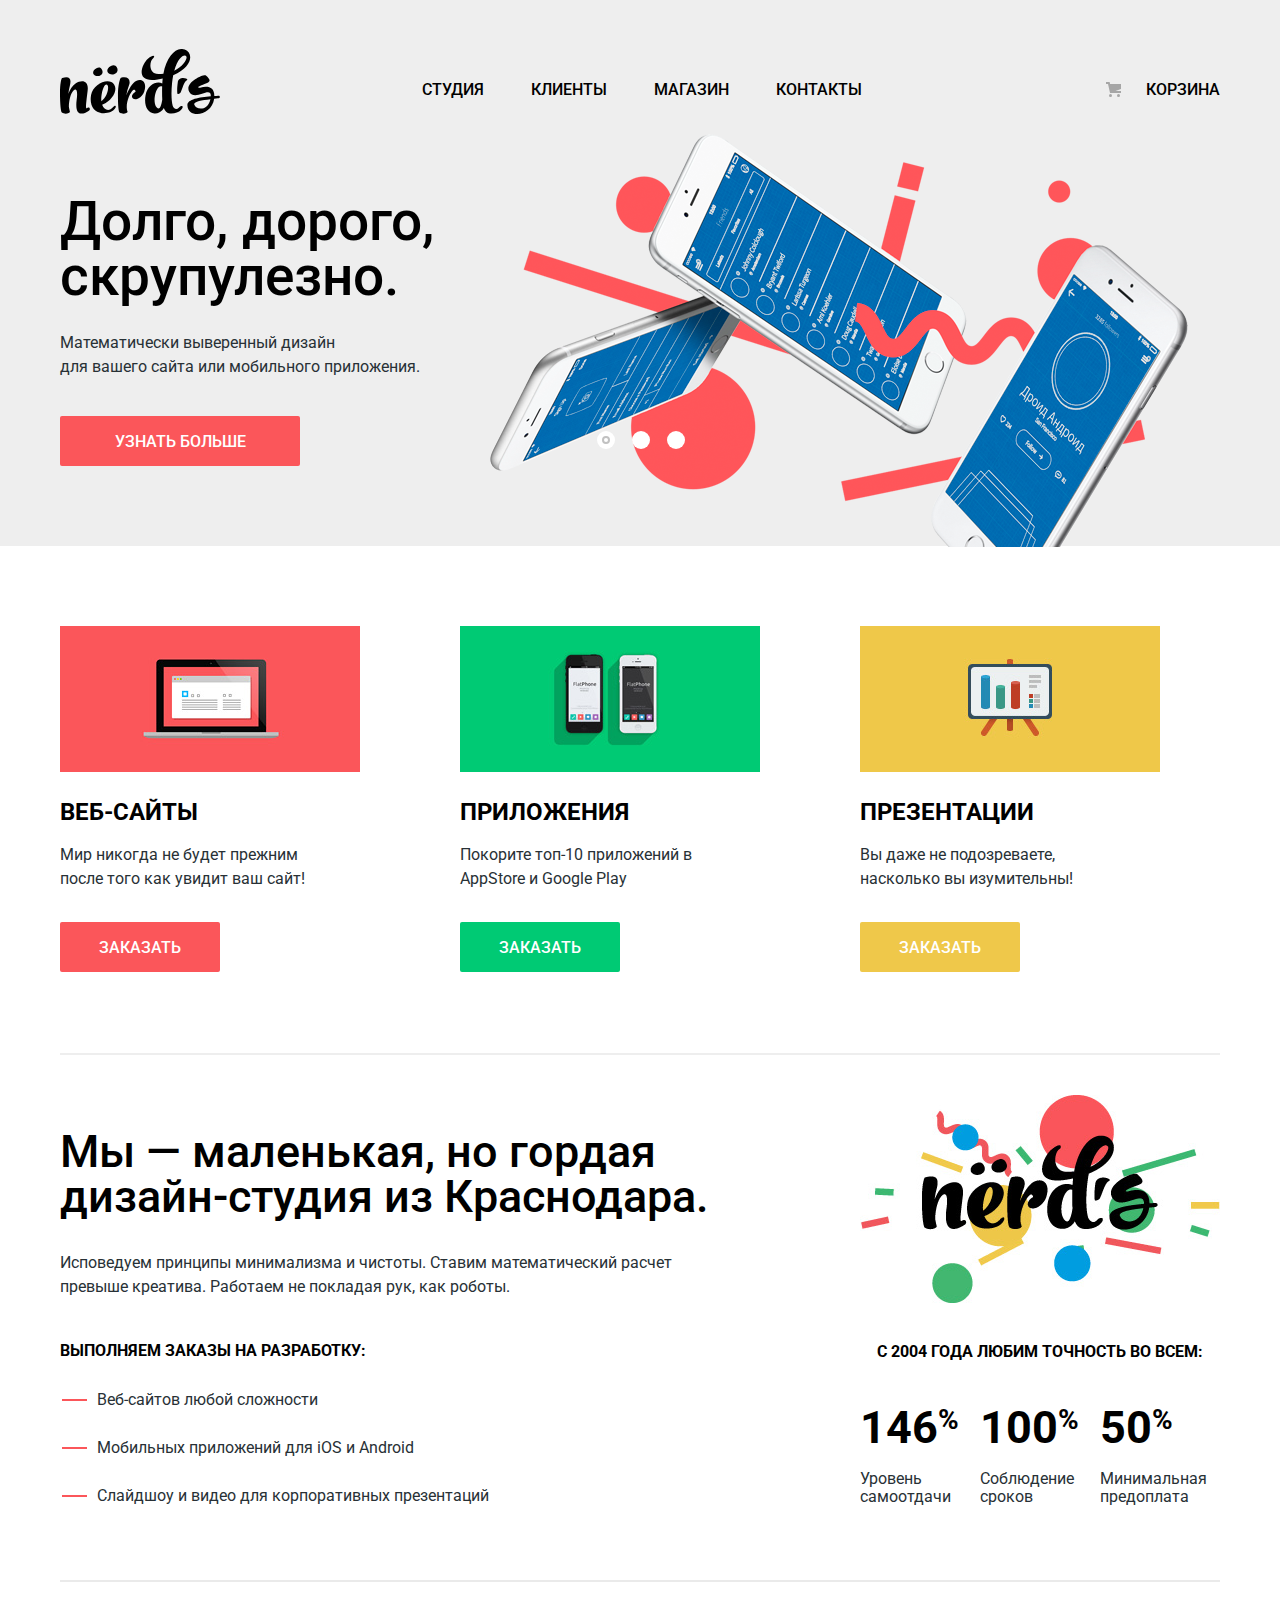
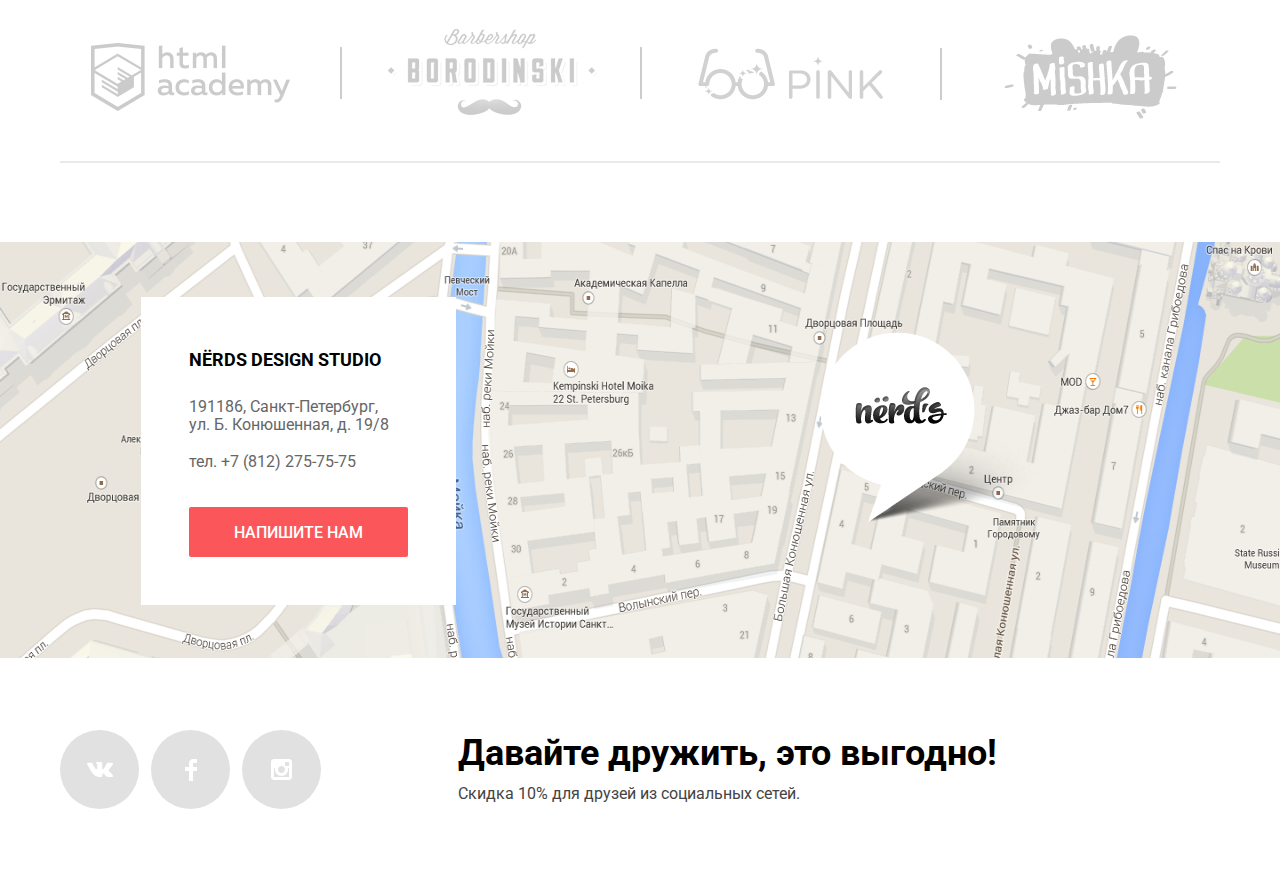
==== commit f44cedb6: "Исправления по критериям." ====
--- a/index.html
+++ b/index.html
@@ -5,7 +5,7 @@
     <title>HTML Academy: Нёрдс</title>
     <link href="https://fonts.googleapis.com/css?family=Roboto:400,500,700" rel="stylesheet">
     <link rel="stylesheet" href="css/normalize.css">
-    <link rel="stylesheet" href="css/style.css">
+    <link rel="stylesheet" href="css/style-min.css">
 
 </head>
 <body>
@@ -35,13 +35,13 @@
         <h2 class="visually_hidden">Девиз студии</h2>
         <ul class="slider_controls">
             <li class="slider_control control_1 active">
-                <button></button>
+                <button type="button" aria-label="Переключение слайдера, первый слайд"></button>
             </li>
             <li class="slider_control  control_2">
-                <button></button>
+                <button type="button" aria-label="Переключение слайдера, второй слайд"></button>
             </li>
             <li class="slider_control control_3">
-                <button></button>
+                <button type="button" aria-label="Переключение слайдера, третий слайд"></button>
             </li>
         </ul>
         
@@ -174,7 +174,7 @@
             <p class="adress">191186, Санкт-Петербург,
                 ул. Б. Конюшенная, д. 19/8</p>
             <a href="tel:+78122757575" class="telephone">тел. +7 (812) 275-75-75</a>
-            <a href="#" class="button btn_write">Напишите нам</a>
+            <a href="writeus.html" class="button btn_write">Напишите нам</a>
         </div>
     </section>
 </main>
@@ -229,6 +229,6 @@
 
 </section>
 
-<script src="js/script.js"></script>
+<script src="js/script-min.js"></script>
 </body>
 </html>
--- a/css/style-min.css
+++ b/css/style-min.css
@@ -0,0 +1 @@
+body{font-family:"Roboto","Arial",sans-serif;font-size:16px;line-height:24px;font-weight:400;color:#000;margin:0;min-width:1200px}.header_container{background-color:#eee}.site_header{width:1160px;min-height:115px;padding-left:20px;padding-right:20px;margin-left:auto;margin-right:auto}.site_header nav{display:flex;justify-content:space-between}.header_logo{margin-top:49px;margin-bottom:0}.site_header ul{list-style:none;margin-top:75px;margin-bottom:0}.site_navigation{display:flex;flex-wrap:wrap;margin-left:-35px;min-width:440px;max-width:750px}.site_navigation li{margin-right:47px}.cart a{position:relative}.cart a:before{content:"";position:absolute;top:2px;left:-40px;width:15px;height:15px;background-image:url(../img/general_images/cart-icon.svg);background-repeat:no-repeat;background-position:0 0}.site_header a{font-weight:500;line-height:30px;color:#000;text-decoration:none;text-transform:uppercase}.site_header a:hover,.site_header a:focus{color:#fb565a}.site_header a:active{color:rgba(0,0,0,0.3)}.header_logo:hover{opacity:.8}.header_logo:active{opacity:.3}.contacts{width:100%;max-width:1440px;padding-top:79px;margin-left:auto;margin-right:auto;position:relative}.contacts img{width:100%;max-width:1440px;margin-left:auto;margin-right:auto}.contacts::before{content:"";position:absolute;top:169px;left:820px;width:231px;height:190px;background-image:url(../img/general_images/map-marker.png);background-repeat:no-repeat;background-position:0 0;z-index:2}.contacts a{text-decoration:none}.contact{background-color:#fff;width:219px;min-height:208px;padding:48px;position:absolute;top:134px;left:141px}.studio_name{font-size:18px;font-weight:700;line-height:30px;display:block;margin-top:0;margin-bottom:23px}.adress{line-height:18px;color:#666;max-width:209px;margin-bottom:16px}.telephone{color:#666}.btn_write{width:219px;margin-top:33px}.site_footer{display:flex;width:1160px;padding-left:20px;padding-right:20px;margin-left:auto;margin-right:auto}.social{list-style:none;display:flex;flex-wrap:wrap;max-width:350px;padding:0;margin-top:65px;margin-bottom:70px}.social_btn{display:flex;width:79px;height:79px;border-radius:50%;background-color:#e1e1e1;justify-content:center;align-items:center;margin-right:12px}.social_btn:hover{background-color:#e74246}.social_btn:active img{background-color:#d7373b;opacity:.3;box-shadow:inset 0 3px 0 0 rgba(0,1,1,0.1)}.footer_wrapper{margin-left:125px}.friends{font-size:36px;font-weight:700;line-height:36px;margin-top:70px;margin-bottom:0}.discount{line-height:22px;color:#444;margin-top:12px}.visually_hidden{position:absolute;width:1px;height:1px;margin:-1px;border:0;padding:0;clip:rect(0 0 0 0);overflow:hidden}.button{font-size:16px;font-weight:500;line-height:18px;text-align:center;text-transform:uppercase;text-decoration:none;color:#fff;background-color:#fb565a;border:none;border-radius:2px;display:block;min-height:33px;padding-top:17px}.button:hover{background-color:#e74246}.button:active{background-color:#d7373b;color:rgba(255,255,255,0.3);box-shadow:inset 0 3px 0 0 rgba(0,1,1,0.1)}.main_container{width:1160px;padding-left:20px;padding-right:20px;margin-left:auto;margin-right:auto}.popup_window{position:fixed;top:120px;left:50%;width:960px;min-height:590px;margin-left:-480px;padding:67px 100px 84px;z-index:12;background-color:#fff;box-sizing:border-box;box-shadow:0 0 10px 0 rgba(0,0,0,0.15);display:none}.popup_close{width:21px;height:21px;position:absolute;top:78px;left:849px;font-size:0;background-color:#fff;border:0;cursor:pointer}.popup_close::before{content:"";position:absolute;width:21px;height:21px;top:0;left:0;background-image:url(../img/general_images/close-cross.svg);opacity:.3}.popup_close:hover::before{opacity:1}.popup_close:active::before{opacity:.1}.user_input{width:760px;display:flex;justify-content:space-between;flex-wrap:wrap;margin:0}.user_input p{display:flex;flex-direction:column;margin-bottom:33px;margin-top:0}.popup_window h2{font-size:45px;font-weight:500;line-height:45px;margin-top:0;margin-bottom:40px}.popup_window label{line-height:18px;font-weight:700;margin-top:0;margin-bottom:10px}.popup_window input{width:360px;height:50px;padding:0 13px;box-sizing:border-box;border:#d7dcde 2px solid;border-radius:2px;font:inherit}.popup_window textarea{width:760px;height:118px;padding:13px;box-sizing:border-box;border:#d7dcde 2px solid;border-radius:2px}.popup_window input:hover,.popup_window textarea:hover{border-color:#b4b9bb}.popup_window input:focus,.popup_window textarea:focus{border-color:#000;outline:none}.btn_submit{width:260px;min-height:50px;padding:0;border:none;margin-top:15px}.popup_show{display:block}.popup_error_login{border-color:#e74246}.popup_error input{border-color:#e74246}.slider{width:1160px;padding-left:20px;padding-right:20px;margin-left:auto;margin-right:auto;position:relative}.slide{padding-top:70px;padding-bottom:80px;position:relative}.slide_1,.slide_2,.slide_3{display:none}.slide_active{display:block}.slide_1::before{content:"";position:absolute;top:10px;left:430px;width:698px;height:413px;background-image:url(../img/index_images/slide1.png);background-repeat:no-repeat}.slide_2::before{content:"";position:absolute;top:-9px;left:496px;width:663px;height:430px;background-image:url(../img/index_images/slide2.png);background-repeat:no-repeat}.slide_3::before{content:"";position:absolute;top:10px;left:400px;width:759px;height:411px;background-image:url(../img/index_images/slide3.png);background-repeat:no-repeat}.slider_controls{display:flex;list-style:none;position:absolute;left:50%;bottom:81px;z-index:10;width:160px;height:18px;padding:0;margin-left:-43px}.slider_control button{width:18px;height:18px;margin-right:17px;border-radius:50%;border:none;background-color:#fff;cursor:pointer;position:relative;outline:none}.slider_control button:focus{opacity:.5}.slider_control.active button::before{content:"";position:absolute;left:50%;top:50%;z-index:2;width:4px;height:4px;margin:-4px;background-color:inherit;border:2px solid #c1c1c1;border-radius:50%}.slogan{font-size:55px;line-height:55px;font-weight:500;margin:0}.explanation{margin-top:27px;color:#283136;max-width:460px}.btn_know{width:240px;margin-top:37px}.production{min-height:347px;padding:80px 0 65px;border-bottom:#eee 2px solid}.our_production{list-style:none;padding:0;display:flex;flex-wrap:wrap;margin-top:0}.our_production li{width:300px;margin-right:100px}.our_production li:last-child{margin-right:0}.our_production img{margin-bottom:18px}.our_production p{max-width:250px;min-height:65px;margin:16px 0 0;color:#283136}.our_production h3{font-size:24px;font-weight:700;line-height:30px;text-transform:uppercase;margin:0}.btn_order_web,.btn_order_app,.btn_order_present{width:160px;margin-top:14px}.btn_order_app{background-color:#00ca74}.btn_order_app:hover{background-color:#00bc6c}.btn_order_app:active{background-color:#00aa62;color:#74c69c}.btn_order_present{background-color:#efc84a}.btn_order_present:hover{background-color:#eab534}.btn_order_present:active{background-color:#e5a722;color:#edc47f}.about_us{display:flex;justify-content:space-between;min-height:408px;padding:40px 0 48px;margin-left:auto;margin-right:auto;border-bottom:#eaeaea 2px solid}.about_us_left{max-width:678px}.about_us_right img{margin:0}.about_us_right .we_do{text-align:center;margin-top:30px}.we_are{font-size:45px;font-weight:500;line-height:45px;color:#000;margin-top:34px;margin-bottom:0}.we_do{font-weight:700;text-transform:uppercase;margin-top:40px;margin-bottom:0}.we_like{color:#283136;margin-top:32px;margin-bottom:0}.development{list-style:none;color:#283136;margin-top:25px;margin-left:-3px}.development li{margin-bottom:24px;position:relative}.development li:before{content:"";position:absolute;top:11px;left:-35px;width:25px;height:2px;background-color:#fb565a}.features{list-style:none;display:flex;max-width:360px;padding:0;margin-top:7px}.features li{max-width:96px}.features li:nth-child(2){margin-left:24px;margin-right:24px}.percent{font-size:45px;font-weight:700;margin-bottom:30px}.percent sup{font-size:28px}.percent_text{line-height:18px;color:#283136;margin:0}.partners{display:flex;flex-wrap:wrap;justify-content:space-between;align-items:center;padding:50px 43px 39px 31px;min-height:90px;border-bottom:#eaeaea 2px solid}.partners a{display:flex;justify-content:center;position:relative}.partners a:nth-child(3){margin-top:-7px;margin-left:-23px}.partners a:nth-child(4){margin-top:-7px;margin-left:-20px}.partner_logo img{opacity:.2}.partner_logo img:hover{opacity:1}.partner_logo img:active{opacity:.1}.partners a:nth-child(2)::after{content:"";position:absolute;top:4px;left:249px;width:2px;height:52px;background-color:#000}.partners a:nth-child(3)::after{content:"";position:absolute;top:18px;left:252px;width:2px;height:52px;background-color:#000}.partners a:nth-child(4)::after{content:"";position:absolute;top:0;left:242px;width:2px;height:52px;background-color:#000}.partners a::after{opacity:.2}.site_current{height:32px;border-bottom:#fb565a 2px solid}.catalog_name h1{font-size:55px;font-weight:500;line-height:55px;text-align:center;background-color:#eee;min-height:165px;width:100%;padding-top:70px;margin:0}.main_content{display:flex;justify-content:space-between}.filters{width:260px;min-height:835px;padding-top:52px}.filter fieldset{border:0 none}.filter legend{font-family:"Roboto","Arial",sans-serif;font-size:18px;font-weight:700;line-height:30px;text-transform:uppercase}.by_price{margin-bottom:59px;padding:0}.by_grid{margin-top:-2px;margin-bottom:25px;padding:0}.by_features{margin-bottom:30px;padding:0}.filter_option label{line-height:20px;color:#283136}.filter_range{width:260px;margin-top:49px}.range_controls{position:relative;height:41px;margin-top:-1px;margin-bottom:15px;padding-top:39px;padding-right:20px;padding-left:20px;background-color:#f1f1f1;border-radius:5px}.range_controls .scale{height:2px;background:#d7dcde}.range_controls .bar{width:70%;height:2px;background:#00ca74}.range_controls .toggle{position:absolute;top:31px;left:0;width:4px;height:4px;padding:0;border:8px solid #fff;background-color:#ababab;box-shadow:0 2px 1px 0 #cfcfcf;border-radius:50%;cursor:pointer}.range_controls .toggle_min{left:18px}.range_controls .toggle_max{left:160px}.price_controls{font-size:0}.price_controls label{display:inline-block;width:50%;vertical-align:middle;font-size:16px;text-transform:uppercase;color:#283136}.price_controls input{width:60px;padding:8px 10px;margin-left:10px;font-family:Roboto,Arial,sans-serif;font-size:16px;text-align:center;color:#283136;border:none;border-radius:5px;background:#f1f1f1}.max_price{text-align:right}.filter_option{position:relative;cursor:pointer;padding-left:10px;margin-left:25px;margin-top:-4px;margin-bottom:20px}.filter_option input[type="radio"] + .radio_indicator{position:absolute;top:-2px;left:-25px;width:25px;height:25px;background-image:url(../img/catalog_images/radio-off.svg);opacity:.4}.filter_option input[type="radio"]:checked + .radio_indicator{position:absolute;top:-2px;left:-25px;width:25px;height:25px;background-image:url(../img/catalog_images/radio-on.svg);opacity:.4}.filter_option input[type="radio"]:hover + .radio_indicator{opacity:1}.filter_option input[type="radio"]:disabled + .radio_indicator{opacity:.1}.filter_option input[type="radio"]:focus + .radio_indicator{outline:#71b9ff 5px auto}.filter_option input[type="radio"]:disabled + label{color:rgba(40,49,54,0.3)}.filter_option label + input[type="radio"]:disabled{color:rgba(40,49,54,0.3)}.filter_option input[type="checkbox"] + .checkbox_indicator{position:absolute;top:0;left:-25px;width:23px;height:23px;background-image:url(../img/catalog_images/checkbox-off.svg);opacity:.4}.filter_option input[type="checkbox"]:checked + .checkbox_indicator{position:absolute;top:0;left:-25px;width:27px;height:23px;background-image:url(../img/catalog_images/checkbox-on.svg);opacity:.4}.filter_option input[type="checkbox"]:hover + .checkbox_indicator{opacity:1}.filter input[type="checkbox"]:disabled + .checkbox_indicator{opacity:.1}.filter_option input[type="checkbox"]:focus + .checkbox_indicator{outline:#71b9ff 5px auto}.filter_option input[type="checkbox"]:disabled + .checkbox_indicator + label{color:rgba(40,49,54,0.3)}.by_grid ul,.by_features ul{list-style:none;padding:0}.btn_show{font-size:16px;font-weight:500;line-height:18px;color:#000;background-color:#eee;border:none;border-radius:2px;width:260px;height:50px;padding:0}.btn_show:hover{background-color:#dfdfdf}.btn_show:active{background-color:#d5d5d5;color:rgba(0,0,0,0.3);box-shadow:inset 0 3px 0 0 rgba(0,1,1,0.1)}.sorting{display:flex;justify-content:space-between;padding-top:58px;padding-bottom:60px}.sorting_types{display:flex;justify-content:space-between;width:360px;margin:0;margin-top:-22px;padding:0}.types{list-style:none;display:flex;padding:0;flex-wrap:wrap;max-width:300px}.types li{margin-right:26px}.arrows{list-style:none;display:flex;padding:0}.arrows li:nth-child(2){margin-left:18px}.sorting p{font-size:18px;font-weight:700;line-height:18px;text-transform:uppercase;margin-top:-2px}.sorting a{font-size:14px;line-height:18px;text-transform:uppercase;text-decoration:none;color:#000;opacity:.3}.sorting a:hover{opacity:.6}.sorting a:active{opacity:1}.sorting .current_choice{opacity:1}.goods{margin-top:17px;margin-bottom:0}.card_items{list-style:none;display:flex;justify-content:space-between;flex-wrap:wrap;max-width:760px;padding:0;margin:0}.card_item{position:relative;margin-bottom:73px;height:576px}.card_item::before{content:url("../img/catalog_images/browser.svg");position:absolute;top:-39px;left:0;opacity:.12}.card_item_hover{display:none;box-sizing:border-box;width:360px;min-height:231px;max-height:576px;padding-top:30px;padding-bottom:33px;overflow-y:auto;text-align:center;background-color:#eee;position:absolute;left:0;bottom:0}.card_item:hover .card_item_hover{display:block}.card_item:hover{box-shadow:0 6px 15px 0 rgba(0,1,1,0.25)}.card_item:hover::before{opacity:1}.card_item_hover a{display:block;font-size:18px;font-weight:700;line-height:30px;text-transform:uppercase;text-decoration:none;color:#000;margin:0}.card_item_hover p{line-height:18px;color:#666;width:240px;margin-left:auto;margin-right:auto;margin-bottom:30px}.btn_price{width:200px;height:50px;padding:0;margin-left:80px;margin-right:80px}.btn_price:active{color:#fff}.pages{list-style:none;display:flex;flex-wrap:wrap;justify-content:space-between;width:445px;padding:0;margin-top:-12px;margin-bottom:-20px}.pages a{font-size:16px;font-weight:500;line-height:18px;text-decoration:none;color:#000;background-color:#eee;border:none;border-radius:2px}.pages a:hover{background-color:#dfdfdf}.pages a:active{background-color:#d5d5d5;color:rgba(0,0,0,0.3)}.page_current a,.page a{text-align:center;display:block;width:50px;height:33px;padding-top:17px}.page_current a{background-color:#fff;border:#dbdbdb 3px solid;width:44px;height:30px;padding-top:14px}.next a{text-transform:uppercase;display:block;width:260px;height:33px;padding-top:17px;text-align:center}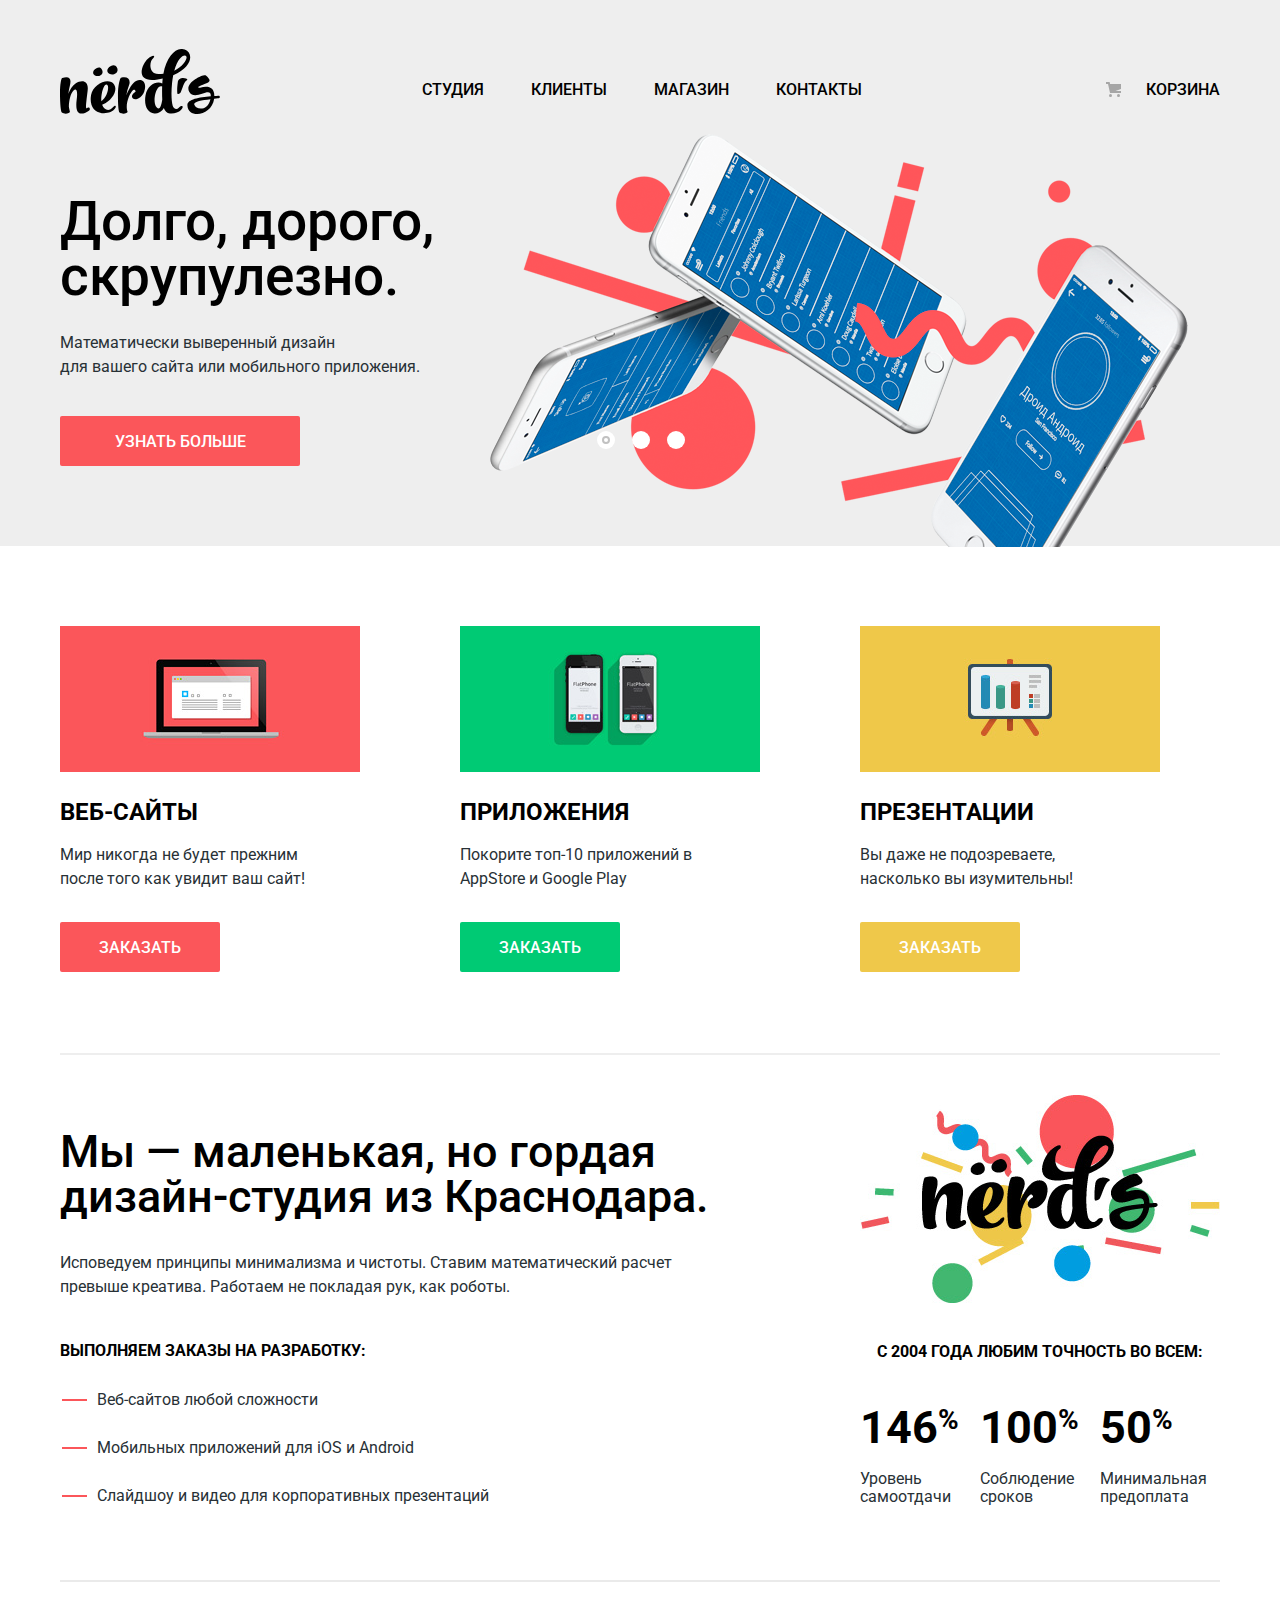
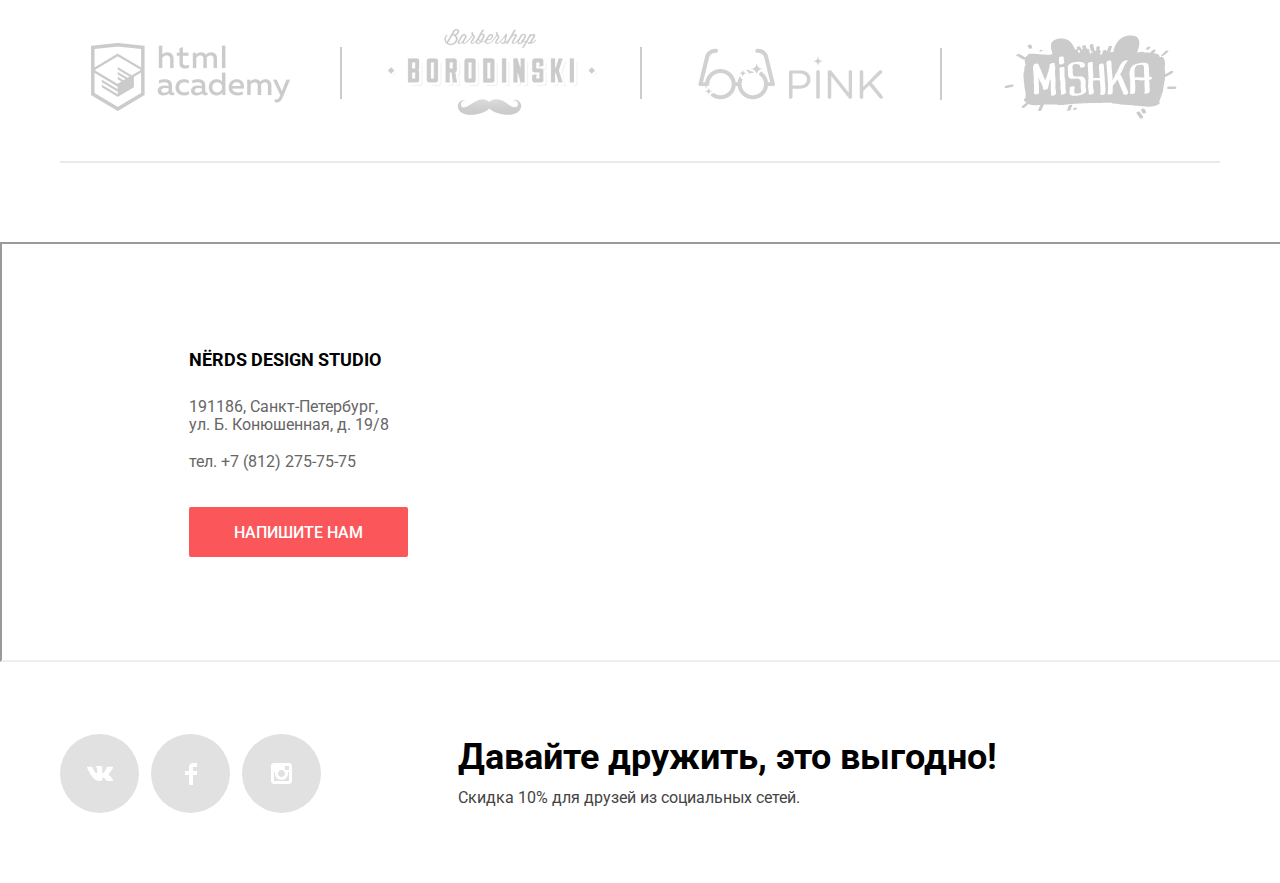
==== commit a92b44fb: "Исправления по критериям. Финишная." ====
--- a/index.html
+++ b/index.html
@@ -109,6 +109,7 @@
                         насколько вы изумительны!</p>
                     <a href="#" class="button btn_order_present">Заказать</a>
                 </li>
+                
             </ul>
         
         </section>
@@ -167,68 +168,68 @@
     
     <section class="contacts">
         <h2 class="visually_hidden">Контактная информация</h2>
-        <!-- <iframe src="https://yandex.ru/map-widget/v1/-/CCUKR0Jl" width="1440" height="416" frameborder="1" allowfullscreen="true"></iframe>-->
-        <img src="img/general_images/map.png" width="1440" height="416" alt="Карта проезда">
-        <div class="contact">
-            <p class="studio_name">NЁRDS DESIGN STUDIO</p>
-            <p class="adress">191186, Санкт-Петербург,
-                ул. Б. Конюшенная, д. 19/8</p>
-            <a href="tel:+78122757575" class="telephone">тел. +7 (812) 275-75-75</a>
-            <a href="writeus.html" class="button btn_write">Напишите нам</a>
-        </div>
-    </section>
-</main>
-
-
-
-
-<div class="footer_container">
-    <footer class="site_footer">
-        <ul class="social">
-            <li><a class="social_btn" href="#"><img src="img/general_images/vk-icon.svg" width="26" height="15"
-                                                    alt="Вконтакте"></a></li>
-            <li><a class="social_btn" href="#"><img src="img/general_images/fb-icon.svg" width="12" height="22"
-                                                    alt="Facebook"></a></li>
-            <li><a class="social_btn" href="#"><img src="img/general_images/insta-icon.svg" width="21" height="21"
-                                                    alt="Instagram"></a></li>
-        </ul>
-        
-        <div class="footer_wrapper">
-            <p class="friends">Давайте дружить, это выгодно!</p>
-            <p class="discount">Скидка 10% для друзей из социальных сетей.</p>
-        </div>
-    </footer>
-</div>
-
-<section class="popup">
-    
-    <form class="popup_window" action="https://echo.htmlacademy.ru"
-          method="post">
-        <h2>Напишите нам</h2>
-        <div class="user_input">
-            <p class="login">
-                <label for="user_login">Ваше имя:</label>
-                <input id="user_login" type="text" name="user_login" placeholder="Имя Фамилия">
-            </p>
-            
-            <p class="mail">
-                <label for="user_email">Ваш e-mail:</label>
-                <input id="user_email" type="email" name="user_email" placeholder="email@example.com">
-            </p>
-            
-            <p>
-                <label for="write_us">Текст письма:</label>
-                <textarea name="write_us" id="write_us" cols="30" rows="10" placeholder="В свободной форме"></textarea>
-            </p>
-        </div>
-        
-        <button class="button btn_submit" type="submit">ОТПРАВИТЬ</button>
-        <button class="popup_close" type="button">Закрыть</button>
-    </form>
-
-
-</section>
-
-<script src="js/script-min.js"></script>
-</body>
-</html>
+         <iframe src="https://yandex.ru/map-widget/v1/-/CCUKR0Jl" width="1440" height="416" frameborder="1" allowfullscreen="true"></iframe>
+        <!-- <img src="img/general_images/map.png" width="1440" height="416" alt="Карта проезда">-->
+         <div class="contact">
+             <p class="studio_name">NЁRDS DESIGN STUDIO</p>
+             <p class="adress">191186, Санкт-Петербург,
+                 ул. Б. Конюшенная, д. 19/8</p>
+             <a href="tel:+78122757575" class="telephone">тел. +7 (812) 275-75-75</a>
+             <a href="writeus.html" class="button btn_write">Напишите нам</a>
+         </div>
+     </section>
+ </main>
+ 
+ 
+ 
+ 
+ <div class="footer_container">
+     <footer class="site_footer">
+         <ul class="social">
+             <li><a class="social_btn" href="#"><img src="img/general_images/vk-icon.svg" width="26" height="15"
+                                                     alt="Вконтакте"></a></li>
+             <li><a class="social_btn" href="#"><img src="img/general_images/fb-icon.svg" width="12" height="22"
+                                                     alt="Facebook"></a></li>
+             <li><a class="social_btn" href="#"><img src="img/general_images/insta-icon.svg" width="21" height="21"
+                                                     alt="Instagram"></a></li>
+         </ul>
+         
+         <div class="footer_wrapper">
+             <p class="friends">Давайте дружить, это выгодно!</p>
+             <p class="discount">Скидка 10% для друзей из социальных сетей.</p>
+         </div>
+     </footer>
+ </div>
+ 
+ <section class="popup">
+     
+     <form class="popup_window" action="https://echo.htmlacademy.ru"
+           method="post">
+         <h2>Напишите нам</h2>
+         <div class="user_input">
+             <p class="login">
+                 <label for="user_login">Ваше имя:</label>
+                 <input id="user_login" type="text" name="user_login" placeholder="Имя Фамилия">
+             </p>
+             
+             <p class="mail">
+                 <label for="user_email">Ваш e-mail:</label>
+                 <input id="user_email" type="email" name="user_email" placeholder="email@example.com">
+             </p>
+             
+             <p>
+                 <label for="write_us">Текст письма:</label>
+                 <textarea name="write_us" id="write_us" cols="30" rows="10" placeholder="В свободной форме"></textarea>
+             </p>
+         </div>
+         
+         <button class="button btn_submit" type="submit">ОТПРАВИТЬ</button>
+         <button class="popup_close" type="button">Закрыть</button>
+     </form>
+ 
+ 
+ </section>
+ 
+ <script src="js/script-min.js"></script>
+ </body>
+ </html>
--- a/css/style-min.css
+++ b/css/style-min.css
@@ -1 +1 @@
-body{font-family:"Roboto","Arial",sans-serif;font-size:16px;line-height:24px;font-weight:400;color:#000;margin:0;min-width:1200px}.header_container{background-color:#eee}.site_header{width:1160px;min-height:115px;padding-left:20px;padding-right:20px;margin-left:auto;margin-right:auto}.site_header nav{display:flex;justify-content:space-between}.header_logo{margin-top:49px;margin-bottom:0}.site_header ul{list-style:none;margin-top:75px;margin-bottom:0}.site_navigation{display:flex;flex-wrap:wrap;margin-left:-35px;min-width:440px;max-width:750px}.site_navigation li{margin-right:47px}.cart a{position:relative}.cart a:before{content:"";position:absolute;top:2px;left:-40px;width:15px;height:15px;background-image:url(../img/general_images/cart-icon.svg);background-repeat:no-repeat;background-position:0 0}.site_header a{font-weight:500;line-height:30px;color:#000;text-decoration:none;text-transform:uppercase}.site_header a:hover,.site_header a:focus{color:#fb565a}.site_header a:active{color:rgba(0,0,0,0.3)}.header_logo:hover{opacity:.8}.header_logo:active{opacity:.3}.contacts{width:100%;max-width:1440px;padding-top:79px;margin-left:auto;margin-right:auto;position:relative}.contacts img{width:100%;max-width:1440px;margin-left:auto;margin-right:auto}.contacts::before{content:"";position:absolute;top:169px;left:820px;width:231px;height:190px;background-image:url(../img/general_images/map-marker.png);background-repeat:no-repeat;background-position:0 0;z-index:2}.contacts a{text-decoration:none}.contact{background-color:#fff;width:219px;min-height:208px;padding:48px;position:absolute;top:134px;left:141px}.studio_name{font-size:18px;font-weight:700;line-height:30px;display:block;margin-top:0;margin-bottom:23px}.adress{line-height:18px;color:#666;max-width:209px;margin-bottom:16px}.telephone{color:#666}.btn_write{width:219px;margin-top:33px}.site_footer{display:flex;width:1160px;padding-left:20px;padding-right:20px;margin-left:auto;margin-right:auto}.social{list-style:none;display:flex;flex-wrap:wrap;max-width:350px;padding:0;margin-top:65px;margin-bottom:70px}.social_btn{display:flex;width:79px;height:79px;border-radius:50%;background-color:#e1e1e1;justify-content:center;align-items:center;margin-right:12px}.social_btn:hover{background-color:#e74246}.social_btn:active img{background-color:#d7373b;opacity:.3;box-shadow:inset 0 3px 0 0 rgba(0,1,1,0.1)}.footer_wrapper{margin-left:125px}.friends{font-size:36px;font-weight:700;line-height:36px;margin-top:70px;margin-bottom:0}.discount{line-height:22px;color:#444;margin-top:12px}.visually_hidden{position:absolute;width:1px;height:1px;margin:-1px;border:0;padding:0;clip:rect(0 0 0 0);overflow:hidden}.button{font-size:16px;font-weight:500;line-height:18px;text-align:center;text-transform:uppercase;text-decoration:none;color:#fff;background-color:#fb565a;border:none;border-radius:2px;display:block;min-height:33px;padding-top:17px}.button:hover{background-color:#e74246}.button:active{background-color:#d7373b;color:rgba(255,255,255,0.3);box-shadow:inset 0 3px 0 0 rgba(0,1,1,0.1)}.main_container{width:1160px;padding-left:20px;padding-right:20px;margin-left:auto;margin-right:auto}.popup_window{position:fixed;top:120px;left:50%;width:960px;min-height:590px;margin-left:-480px;padding:67px 100px 84px;z-index:12;background-color:#fff;box-sizing:border-box;box-shadow:0 0 10px 0 rgba(0,0,0,0.15);display:none}.popup_close{width:21px;height:21px;position:absolute;top:78px;left:849px;font-size:0;background-color:#fff;border:0;cursor:pointer}.popup_close::before{content:"";position:absolute;width:21px;height:21px;top:0;left:0;background-image:url(../img/general_images/close-cross.svg);opacity:.3}.popup_close:hover::before{opacity:1}.popup_close:active::before{opacity:.1}.user_input{width:760px;display:flex;justify-content:space-between;flex-wrap:wrap;margin:0}.user_input p{display:flex;flex-direction:column;margin-bottom:33px;margin-top:0}.popup_window h2{font-size:45px;font-weight:500;line-height:45px;margin-top:0;margin-bottom:40px}.popup_window label{line-height:18px;font-weight:700;margin-top:0;margin-bottom:10px}.popup_window input{width:360px;height:50px;padding:0 13px;box-sizing:border-box;border:#d7dcde 2px solid;border-radius:2px;font:inherit}.popup_window textarea{width:760px;height:118px;padding:13px;box-sizing:border-box;border:#d7dcde 2px solid;border-radius:2px}.popup_window input:hover,.popup_window textarea:hover{border-color:#b4b9bb}.popup_window input:focus,.popup_window textarea:focus{border-color:#000;outline:none}.btn_submit{width:260px;min-height:50px;padding:0;border:none;margin-top:15px}.popup_show{display:block}.popup_error_login{border-color:#e74246}.popup_error input{border-color:#e74246}.slider{width:1160px;padding-left:20px;padding-right:20px;margin-left:auto;margin-right:auto;position:relative}.slide{padding-top:70px;padding-bottom:80px;position:relative}.slide_1,.slide_2,.slide_3{display:none}.slide_active{display:block}.slide_1::before{content:"";position:absolute;top:10px;left:430px;width:698px;height:413px;background-image:url(../img/index_images/slide1.png);background-repeat:no-repeat}.slide_2::before{content:"";position:absolute;top:-9px;left:496px;width:663px;height:430px;background-image:url(../img/index_images/slide2.png);background-repeat:no-repeat}.slide_3::before{content:"";position:absolute;top:10px;left:400px;width:759px;height:411px;background-image:url(../img/index_images/slide3.png);background-repeat:no-repeat}.slider_controls{display:flex;list-style:none;position:absolute;left:50%;bottom:81px;z-index:10;width:160px;height:18px;padding:0;margin-left:-43px}.slider_control button{width:18px;height:18px;margin-right:17px;border-radius:50%;border:none;background-color:#fff;cursor:pointer;position:relative;outline:none}.slider_control button:focus{opacity:.5}.slider_control.active button::before{content:"";position:absolute;left:50%;top:50%;z-index:2;width:4px;height:4px;margin:-4px;background-color:inherit;border:2px solid #c1c1c1;border-radius:50%}.slogan{font-size:55px;line-height:55px;font-weight:500;margin:0}.explanation{margin-top:27px;color:#283136;max-width:460px}.btn_know{width:240px;margin-top:37px}.production{min-height:347px;padding:80px 0 65px;border-bottom:#eee 2px solid}.our_production{list-style:none;padding:0;display:flex;flex-wrap:wrap;margin-top:0}.our_production li{width:300px;margin-right:100px}.our_production li:last-child{margin-right:0}.our_production img{margin-bottom:18px}.our_production p{max-width:250px;min-height:65px;margin:16px 0 0;color:#283136}.our_production h3{font-size:24px;font-weight:700;line-height:30px;text-transform:uppercase;margin:0}.btn_order_web,.btn_order_app,.btn_order_present{width:160px;margin-top:14px}.btn_order_app{background-color:#00ca74}.btn_order_app:hover{background-color:#00bc6c}.btn_order_app:active{background-color:#00aa62;color:#74c69c}.btn_order_present{background-color:#efc84a}.btn_order_present:hover{background-color:#eab534}.btn_order_present:active{background-color:#e5a722;color:#edc47f}.about_us{display:flex;justify-content:space-between;min-height:408px;padding:40px 0 48px;margin-left:auto;margin-right:auto;border-bottom:#eaeaea 2px solid}.about_us_left{max-width:678px}.about_us_right img{margin:0}.about_us_right .we_do{text-align:center;margin-top:30px}.we_are{font-size:45px;font-weight:500;line-height:45px;color:#000;margin-top:34px;margin-bottom:0}.we_do{font-weight:700;text-transform:uppercase;margin-top:40px;margin-bottom:0}.we_like{color:#283136;margin-top:32px;margin-bottom:0}.development{list-style:none;color:#283136;margin-top:25px;margin-left:-3px}.development li{margin-bottom:24px;position:relative}.development li:before{content:"";position:absolute;top:11px;left:-35px;width:25px;height:2px;background-color:#fb565a}.features{list-style:none;display:flex;max-width:360px;padding:0;margin-top:7px}.features li{max-width:96px}.features li:nth-child(2){margin-left:24px;margin-right:24px}.percent{font-size:45px;font-weight:700;margin-bottom:30px}.percent sup{font-size:28px}.percent_text{line-height:18px;color:#283136;margin:0}.partners{display:flex;flex-wrap:wrap;justify-content:space-between;align-items:center;padding:50px 43px 39px 31px;min-height:90px;border-bottom:#eaeaea 2px solid}.partners a{display:flex;justify-content:center;position:relative}.partners a:nth-child(3){margin-top:-7px;margin-left:-23px}.partners a:nth-child(4){margin-top:-7px;margin-left:-20px}.partner_logo img{opacity:.2}.partner_logo img:hover{opacity:1}.partner_logo img:active{opacity:.1}.partners a:nth-child(2)::after{content:"";position:absolute;top:4px;left:249px;width:2px;height:52px;background-color:#000}.partners a:nth-child(3)::after{content:"";position:absolute;top:18px;left:252px;width:2px;height:52px;background-color:#000}.partners a:nth-child(4)::after{content:"";position:absolute;top:0;left:242px;width:2px;height:52px;background-color:#000}.partners a::after{opacity:.2}.site_current{height:32px;border-bottom:#fb565a 2px solid}.catalog_name h1{font-size:55px;font-weight:500;line-height:55px;text-align:center;background-color:#eee;min-height:165px;width:100%;padding-top:70px;margin:0}.main_content{display:flex;justify-content:space-between}.filters{width:260px;min-height:835px;padding-top:52px}.filter fieldset{border:0 none}.filter legend{font-family:"Roboto","Arial",sans-serif;font-size:18px;font-weight:700;line-height:30px;text-transform:uppercase}.by_price{margin-bottom:59px;padding:0}.by_grid{margin-top:-2px;margin-bottom:25px;padding:0}.by_features{margin-bottom:30px;padding:0}.filter_option label{line-height:20px;color:#283136}.filter_range{width:260px;margin-top:49px}.range_controls{position:relative;height:41px;margin-top:-1px;margin-bottom:15px;padding-top:39px;padding-right:20px;padding-left:20px;background-color:#f1f1f1;border-radius:5px}.range_controls .scale{height:2px;background:#d7dcde}.range_controls .bar{width:70%;height:2px;background:#00ca74}.range_controls .toggle{position:absolute;top:31px;left:0;width:4px;height:4px;padding:0;border:8px solid #fff;background-color:#ababab;box-shadow:0 2px 1px 0 #cfcfcf;border-radius:50%;cursor:pointer}.range_controls .toggle_min{left:18px}.range_controls .toggle_max{left:160px}.price_controls{font-size:0}.price_controls label{display:inline-block;width:50%;vertical-align:middle;font-size:16px;text-transform:uppercase;color:#283136}.price_controls input{width:60px;padding:8px 10px;margin-left:10px;font-family:Roboto,Arial,sans-serif;font-size:16px;text-align:center;color:#283136;border:none;border-radius:5px;background:#f1f1f1}.max_price{text-align:right}.filter_option{position:relative;cursor:pointer;padding-left:10px;margin-left:25px;margin-top:-4px;margin-bottom:20px}.filter_option input[type="radio"] + .radio_indicator{position:absolute;top:-2px;left:-25px;width:25px;height:25px;background-image:url(../img/catalog_images/radio-off.svg);opacity:.4}.filter_option input[type="radio"]:checked + .radio_indicator{position:absolute;top:-2px;left:-25px;width:25px;height:25px;background-image:url(../img/catalog_images/radio-on.svg);opacity:.4}.filter_option input[type="radio"]:hover + .radio_indicator{opacity:1}.filter_option input[type="radio"]:disabled + .radio_indicator{opacity:.1}.filter_option input[type="radio"]:focus + .radio_indicator{outline:#71b9ff 5px auto}.filter_option input[type="radio"]:disabled + label{color:rgba(40,49,54,0.3)}.filter_option label + input[type="radio"]:disabled{color:rgba(40,49,54,0.3)}.filter_option input[type="checkbox"] + .checkbox_indicator{position:absolute;top:0;left:-25px;width:23px;height:23px;background-image:url(../img/catalog_images/checkbox-off.svg);opacity:.4}.filter_option input[type="checkbox"]:checked + .checkbox_indicator{position:absolute;top:0;left:-25px;width:27px;height:23px;background-image:url(../img/catalog_images/checkbox-on.svg);opacity:.4}.filter_option input[type="checkbox"]:hover + .checkbox_indicator{opacity:1}.filter input[type="checkbox"]:disabled + .checkbox_indicator{opacity:.1}.filter_option input[type="checkbox"]:focus + .checkbox_indicator{outline:#71b9ff 5px auto}.filter_option input[type="checkbox"]:disabled + .checkbox_indicator + label{color:rgba(40,49,54,0.3)}.by_grid ul,.by_features ul{list-style:none;padding:0}.btn_show{font-size:16px;font-weight:500;line-height:18px;color:#000;background-color:#eee;border:none;border-radius:2px;width:260px;height:50px;padding:0}.btn_show:hover{background-color:#dfdfdf}.btn_show:active{background-color:#d5d5d5;color:rgba(0,0,0,0.3);box-shadow:inset 0 3px 0 0 rgba(0,1,1,0.1)}.sorting{display:flex;justify-content:space-between;padding-top:58px;padding-bottom:60px}.sorting_types{display:flex;justify-content:space-between;width:360px;margin:0;margin-top:-22px;padding:0}.types{list-style:none;display:flex;padding:0;flex-wrap:wrap;max-width:300px}.types li{margin-right:26px}.arrows{list-style:none;display:flex;padding:0}.arrows li:nth-child(2){margin-left:18px}.sorting p{font-size:18px;font-weight:700;line-height:18px;text-transform:uppercase;margin-top:-2px}.sorting a{font-size:14px;line-height:18px;text-transform:uppercase;text-decoration:none;color:#000;opacity:.3}.sorting a:hover{opacity:.6}.sorting a:active{opacity:1}.sorting .current_choice{opacity:1}.goods{margin-top:17px;margin-bottom:0}.card_items{list-style:none;display:flex;justify-content:space-between;flex-wrap:wrap;max-width:760px;padding:0;margin:0}.card_item{position:relative;margin-bottom:73px;height:576px}.card_item::before{content:url("../img/catalog_images/browser.svg");position:absolute;top:-39px;left:0;opacity:.12}.card_item_hover{display:none;box-sizing:border-box;width:360px;min-height:231px;max-height:576px;padding-top:30px;padding-bottom:33px;overflow-y:auto;text-align:center;background-color:#eee;position:absolute;left:0;bottom:0}.card_item:hover .card_item_hover{display:block}.card_item:hover{box-shadow:0 6px 15px 0 rgba(0,1,1,0.25)}.card_item:hover::before{opacity:1}.card_item_hover a{display:block;font-size:18px;font-weight:700;line-height:30px;text-transform:uppercase;text-decoration:none;color:#000;margin:0}.card_item_hover p{line-height:18px;color:#666;width:240px;margin-left:auto;margin-right:auto;margin-bottom:30px}.btn_price{width:200px;height:50px;padding:0;margin-left:80px;margin-right:80px}.btn_price:active{color:#fff}.pages{list-style:none;display:flex;flex-wrap:wrap;justify-content:space-between;width:445px;padding:0;margin-top:-12px;margin-bottom:-20px}.pages a{font-size:16px;font-weight:500;line-height:18px;text-decoration:none;color:#000;background-color:#eee;border:none;border-radius:2px}.pages a:hover{background-color:#dfdfdf}.pages a:active{background-color:#d5d5d5;color:rgba(0,0,0,0.3)}.page_current a,.page a{text-align:center;display:block;width:50px;height:33px;padding-top:17px}.page_current a{background-color:#fff;border:#dbdbdb 3px solid;width:44px;height:30px;padding-top:14px}.next a{text-transform:uppercase;display:block;width:260px;height:33px;padding-top:17px;text-align:center}+body{font-family:"Roboto","Arial",sans-serif;font-size:16px;line-height:24px;font-weight:400;color:#000;margin:0;min-width:1200px}.header_container{background-color:#eee}.site_header{width:1160px;min-height:115px;padding-left:20px;padding-right:20px;margin-left:auto;margin-right:auto}.site_header nav{display:-webkit-box;display:-ms-flexbox;display:flex;-webkit-box-pack:justify;-ms-flex-pack:justify;justify-content:space-between}.header_logo{margin-top:49px;margin-bottom:0}.site_header ul{list-style:none;margin-top:75px;margin-bottom:0}.site_navigation{display:-webkit-box;display:-ms-flexbox;display:flex;-ms-flex-wrap:wrap;flex-wrap:wrap;margin-left:-35px;min-width:440px;max-width:750px}.site_navigation li{margin-right:47px}.cart a{position:relative}.cart a:before{content:"";position:absolute;top:2px;left:-40px;width:15px;height:15px;background-image:url(../img/general_images/cart-icon.svg);background-repeat:no-repeat;background-position:0 0}.site_header a{font-weight:500;line-height:30px;color:#000;text-decoration:none;text-transform:uppercase}.site_header a:hover,.site_header a:focus{color:#fb565a}.site_header a:active{color:rgba(0,0,0,0.3)}.header_logo:hover{opacity:.8}.header_logo:active{opacity:.3}.contacts{width:100%;max-width:1440px;padding-top:79px;margin-left:auto;margin-right:auto;position:relative}.contacts img{width:100%;max-width:1440px;margin-left:auto;margin-right:auto}.contacts a{text-decoration:none}.contact{background-color:#fff;width:219px;min-height:208px;padding:48px;position:absolute;top:134px;left:141px}.studio_name{font-size:18px;font-weight:700;line-height:30px;display:block;margin-top:0;margin-bottom:23px}.adress{line-height:18px;color:#666;max-width:209px;margin-bottom:16px}.telephone{color:#666}.btn_write{width:219px;margin-top:33px}.site_footer{display:-webkit-box;display:-ms-flexbox;display:flex;width:1160px;padding-left:20px;padding-right:20px;margin-left:auto;margin-right:auto}.social{list-style:none;display:-webkit-box;display:-ms-flexbox;display:flex;-ms-flex-wrap:wrap;flex-wrap:wrap;max-width:350px;padding:0;margin-top:65px;margin-bottom:70px}.social_btn{display:-webkit-box;display:-ms-flexbox;display:flex;width:79px;height:79px;border-radius:50%;background-color:#e1e1e1;-webkit-box-pack:center;-ms-flex-pack:center;justify-content:center;-webkit-box-align:center;-ms-flex-align:center;align-items:center;margin-right:12px}.social_btn:hover{background-color:#e74246}.social_btn:active img{background-color:#d7373b;opacity:.3;-webkit-box-shadow:inset 0 3px 0 0 rgba(0,1,1,0.1);box-shadow:inset 0 3px 0 0 rgba(0,1,1,0.1)}.footer_wrapper{margin-left:125px}.friends{font-size:36px;font-weight:700;line-height:36px;margin-top:70px;margin-bottom:0}.discount{line-height:22px;color:#444;margin-top:12px}.visually_hidden{position:absolute;width:1px;height:1px;margin:-1px;border:0;padding:0;clip:rect(0 0 0 0);overflow:hidden}.button{font-size:16px;font-weight:500;line-height:18px;text-align:center;text-transform:uppercase;text-decoration:none;color:#fff;background-color:#fb565a;border:none;border-radius:2px;display:block;min-height:33px;padding-top:17px}.button:hover{background-color:#e74246}.button:active{background-color:#d7373b;color:rgba(255,255,255,0.3);-webkit-box-shadow:inset 0 3px 0 0 rgba(0,1,1,0.1);box-shadow:inset 0 3px 0 0 rgba(0,1,1,0.1)}.main_container{width:1160px;padding-left:20px;padding-right:20px;margin-left:auto;margin-right:auto}.popup_window{position:fixed;top:120px;left:50%;width:960px;min-height:590px;margin-left:-480px;padding:67px 100px 84px;z-index:12;background-color:#fff;-webkit-box-sizing:border-box;box-sizing:border-box;-webkit-box-shadow:0 0 10px 0 rgba(0,0,0,0.15);box-shadow:0 0 10px 0 rgba(0,0,0,0.15);display:none}.popup_close{width:21px;height:21px;position:absolute;top:78px;left:849px;font-size:0;background-color:#fff;border:0;cursor:pointer}.popup_close::before{content:"";position:absolute;width:21px;height:21px;top:0;left:0;background-image:url(../img/general_images/close-cross.svg);opacity:.3}.popup_close:hover::before{opacity:1}.popup_close:active::before{opacity:.1}.user_input{width:760px;display:-webkit-box;display:-ms-flexbox;display:flex;-webkit-box-pack:justify;-ms-flex-pack:justify;justify-content:space-between;-ms-flex-wrap:wrap;flex-wrap:wrap;margin:0}.user_input p{display:-webkit-box;display:-ms-flexbox;display:flex;-webkit-box-orient:vertical;-webkit-box-direction:normal;-ms-flex-direction:column;flex-direction:column;margin-bottom:33px;margin-top:0}.popup_window h2{font-size:45px;font-weight:500;line-height:45px;margin-top:0;margin-bottom:40px}.popup_window label{line-height:18px;font-weight:700;margin-top:0;margin-bottom:10px}.popup_window input{width:360px;height:50px;padding:0 13px;-webkit-box-sizing:border-box;box-sizing:border-box;border:#d7dcde 2px solid;border-radius:2px;font:inherit}.popup_window textarea{width:760px;height:118px;padding:13px;-webkit-box-sizing:border-box;box-sizing:border-box;border:#d7dcde 2px solid;border-radius:2px}.popup_window input:hover,.popup_window textarea:hover{border-color:#b4b9bb}.popup_window input:focus,.popup_window textarea:focus{border-color:#000;outline:none}.btn_submit{width:260px;min-height:50px;padding:0;border:none;margin-top:15px}@keyframes popup_rise{0%{transform:translateY(2000px)}70%{transform:translateY(-30px)}90%{transform:translateY(10px)}100%{transform:translateY(0)}}.popup_show{display:block;animation-name:popup_rise;animation-duration:1s}.popup_error_login{border-color:#e74246}@keyframes shake{0%,100%{transform:translateX(0)translateY(0)}10%,30%,50%,70%,90%{transform:translateX(-20px)translateY(-20px)}20%,40%,60%,80%{transform:translateX(20px)translateY(20px)}}.popup_wrong{animation-name:shake;animation-duration:1s}.popup_error input{border-color:#e74246}.slider{width:1160px;padding-left:20px;padding-right:20px;margin-left:auto;margin-right:auto;position:relative}.slide{padding-top:70px;padding-bottom:80px;position:relative}.slide_1,.slide_2,.slide_3{display:none}.slide_active{display:block}.slide_1::before{content:"";position:absolute;top:10px;left:430px;width:698px;height:413px;background-image:url(../img/index_images/slide1.png);background-repeat:no-repeat}.slide_2::before{content:"";position:absolute;top:-9px;left:496px;width:663px;height:430px;background-image:url(../img/index_images/slide2.png);background-repeat:no-repeat}.slide_3::before{content:"";position:absolute;top:10px;left:400px;width:759px;height:411px;background-image:url(../img/index_images/slide3.png);background-repeat:no-repeat}.slider_controls{display:-webkit-box;display:-ms-flexbox;display:flex;list-style:none;position:absolute;left:50%;bottom:81px;z-index:10;width:160px;height:18px;padding:0;margin-left:-43px}.slider_control button{width:18px;height:18px;margin-right:17px;border-radius:50%;border:none;background-color:#fff;cursor:pointer;position:relative;outline:none}.slider_control button:focus{opacity:.5}.slider_control.active button::before{content:"";position:absolute;left:50%;top:50%;z-index:2;width:4px;height:4px;margin:-4px;background-color:inherit;border:2px solid #c1c1c1;border-radius:50%}.slogan{font-size:55px;line-height:55px;font-weight:500;margin:0}.explanation{margin-top:27px;color:#283136;max-width:460px}.btn_know{width:240px;margin-top:37px}.production{min-height:347px;padding:80px 0 0;border-bottom:#eee 2px solid}.our_production{list-style:none;padding:0;display:-webkit-box;display:-ms-flexbox;display:flex;-ms-flex-wrap:wrap;flex-wrap:wrap;margin-top:0}.our_production li{width:300px;margin-right:100px;margin-bottom:65px}.our_production li:nth-child(3n){margin-right:0}.our_production img{margin-bottom:18px}.our_production p{max-width:250px;min-height:65px;margin:16px 0 0;color:#283136}.our_production h3{font-size:24px;font-weight:700;line-height:30px;text-transform:uppercase;margin:0}.btn_order_web,.btn_order_app,.btn_order_present{width:160px;margin-top:14px}.btn_order_app{background-color:#00ca74}.btn_order_app:hover{background-color:#00bc6c}.btn_order_app:active{background-color:#00aa62;color:#74c69c}.btn_order_present{background-color:#efc84a}.btn_order_present:hover{background-color:#eab534}.btn_order_present:active{background-color:#e5a722;color:#edc47f}.about_us{display:-webkit-box;display:-ms-flexbox;display:flex;-webkit-box-pack:justify;-ms-flex-pack:justify;justify-content:space-between;min-height:408px;padding:40px 0 48px;margin-left:auto;margin-right:auto;border-bottom:#eaeaea 2px solid}.about_us_left{max-width:678px}.about_us_right img{margin:0}.about_us_right .we_do{text-align:center;margin-top:30px}.we_are{font-size:45px;font-weight:500;line-height:45px;color:#000;margin-top:34px;margin-bottom:0}.we_do{font-weight:700;text-transform:uppercase;margin-top:40px;margin-bottom:0}.we_like{color:#283136;margin-top:32px;margin-bottom:0}.development{list-style:none;color:#283136;margin-top:25px;margin-left:-3px}.development li{margin-bottom:24px;position:relative}.development li:before{content:"";position:absolute;top:11px;left:-35px;width:25px;height:2px;background-color:#fb565a}.features{list-style:none;display:-webkit-box;display:-ms-flexbox;display:flex;max-width:360px;padding:0;margin-top:7px}.features li{max-width:96px}.features li:nth-child(2){margin-left:24px;margin-right:24px}.percent{font-size:45px;font-weight:700;margin-bottom:30px}.percent sup{font-size:28px}.percent_text{line-height:18px;color:#283136;margin:0}.partners{display:-webkit-box;display:-ms-flexbox;display:flex;-ms-flex-wrap:wrap;flex-wrap:wrap;-webkit-box-pack:justify;-ms-flex-pack:justify;justify-content:space-between;-webkit-box-align:center;-ms-flex-align:center;align-items:center;padding:50px 43px 39px 31px;min-height:90px;border-bottom:#eaeaea 2px solid}.partners a{display:-webkit-box;display:-ms-flexbox;display:flex;-webkit-box-pack:center;-ms-flex-pack:center;justify-content:center;position:relative}.partners a:nth-child(3){margin-top:-7px;margin-left:-23px}.partners a:nth-child(4){margin-top:-7px;margin-left:-20px}.partner_logo img{opacity:.2}.partner_logo img:hover{opacity:1}.partner_logo img:active{opacity:.1}.partners a:nth-child(2)::after{content:"";position:absolute;top:4px;left:249px;width:2px;height:52px;background-color:#000}.partners a:nth-child(3)::after{content:"";position:absolute;top:18px;left:252px;width:2px;height:52px;background-color:#000}.partners a:nth-child(4)::after{content:"";position:absolute;top:0;left:242px;width:2px;height:52px;background-color:#000}.partners a::after{opacity:.2}.site_current{height:32px;border-bottom:#fb565a 2px solid}.catalog_name h1{font-size:55px;font-weight:500;line-height:55px;text-align:center;background-color:#eee;min-height:165px;width:100%;padding-top:70px;margin:0}.main_content{display:-webkit-box;display:-ms-flexbox;display:flex;-webkit-box-pack:justify;-ms-flex-pack:justify;justify-content:space-between}.filters{width:260px;min-height:835px;padding-top:52px}.filter fieldset{border:0 none}.filter legend{font-family:"Roboto","Arial",sans-serif;font-size:18px;font-weight:700;line-height:30px;text-transform:uppercase}.by_price{margin-bottom:59px;padding:0}.by_grid{margin-top:-2px;margin-bottom:25px;padding:0}.by_features{margin-bottom:30px;padding:0}.filter_option label{line-height:20px;color:#283136}.filter_range{width:260px;margin-top:49px}.range_controls{position:relative;height:41px;margin-top:-1px;margin-bottom:15px;padding-top:39px;padding-right:20px;padding-left:20px;background-color:#f1f1f1;border-radius:5px}.range_controls .scale{height:2px;background:#d7dcde}.range_controls .bar{width:70%;height:2px;background:#00ca74}.range_controls .toggle{position:absolute;top:31px;left:0;width:4px;height:4px;padding:0;border:8px solid #fff;background-color:#ababab;-webkit-box-shadow:0 2px 1px 0 #cfcfcf;box-shadow:0 2px 1px 0 #cfcfcf;border-radius:50%;cursor:pointer}.range_controls .toggle_min{left:18px}.range_controls .toggle_max{left:160px}.price_controls{font-size:0}.price_controls label{display:inline-block;width:50%;vertical-align:middle;font-size:16px;text-transform:uppercase;color:#283136}.price_controls input{width:60px;padding:8px 10px;margin-left:10px;font-family:Roboto,Arial,sans-serif;font-size:16px;text-align:center;color:#283136;border:none;border-radius:5px;background:#f1f1f1}.max_price{text-align:right}.filter_option{position:relative;cursor:pointer;padding-left:10px;margin-left:25px;margin-top:-4px;margin-bottom:20px}.grid + label .radio_indicator{position:absolute;top:-2px;left:-25px;width:25px;height:25px;background-image:url(../img/catalog_images/radio-off.svg);opacity:.4}.grid:checked + label .radio_indicator{position:absolute;top:-2px;left:-25px;width:25px;height:25px;background-image:url(../img/catalog_images/radio-on.svg);opacity:.4}.grid:hover + label .radio_indicator{opacity:1}.grid:disabled + label .radio_indicator{opacity:.1}.grid:focus + label .radio_indicator{outline:#71b9ff 5px auto}.grid:disabled + label{color:rgba(40,49,54,0.3)}.feature + label .checkbox_indicator{position:absolute;top:0;left:-25px;width:23px;height:23px;background-image:url(../img/catalog_images/checkbox-off.svg);opacity:.4}.feature:checked + label .checkbox_indicator{position:absolute;top:0;left:-25px;width:27px;height:23px;background-image:url(../img/catalog_images/checkbox-on.svg);opacity:.4}.feature:hover + label .checkbox_indicator{opacity:1}.feature:disabled + label .checkbox_indicator{opacity:.1}.feature:focus + label .checkbox_indicator{outline:#71b9ff 5px auto}.feature:disabled + label{color:rgba(40,49,54,0.3)}.by_grid ul,.by_features ul{list-style:none;padding:0}.btn_show{font-size:16px;font-weight:500;line-height:18px;color:#000;background-color:#eee;border:none;border-radius:2px;width:260px;height:50px;padding:0}.btn_show:hover{background-color:#dfdfdf}.btn_show:active{background-color:#d5d5d5;color:rgba(0,0,0,0.3);-webkit-box-shadow:inset 0 3px 0 0 rgba(0,1,1,0.1);box-shadow:inset 0 3px 0 0 rgba(0,1,1,0.1)}.sorting{display:-webkit-box;display:-ms-flexbox;display:flex;-webkit-box-pack:justify;-ms-flex-pack:justify;justify-content:space-between;padding-top:58px;padding-bottom:60px}.sorting_types{display:-webkit-box;display:-ms-flexbox;display:flex;-webkit-box-pack:justify;-ms-flex-pack:justify;justify-content:space-between;width:360px;margin:0;margin-top:-22px;padding:0}.types{list-style:none;display:-webkit-box;display:-ms-flexbox;display:flex;padding:0;-ms-flex-wrap:wrap;flex-wrap:wrap;max-width:300px}.types li{margin-right:26px}.arrows{list-style:none;display:-webkit-box;display:-ms-flexbox;display:flex;padding:0}.arrows li:nth-child(2){margin-left:18px}.sorting p{font-size:18px;font-weight:700;line-height:18px;text-transform:uppercase;margin-top:-2px}.sorting a{font-size:14px;line-height:18px;text-transform:uppercase;text-decoration:none;color:#000;opacity:.3}.sorting a:hover{opacity:.6}.sorting a:active{opacity:1}.sorting .current_choice{opacity:1}.goods{margin-top:17px;margin-bottom:0}.card_items{list-style:none;display:-webkit-box;display:-ms-flexbox;display:flex;-webkit-box-pack:justify;-ms-flex-pack:justify;justify-content:space-between;-ms-flex-wrap:wrap;flex-wrap:wrap;max-width:760px;padding:0;margin:0}.card_item{position:relative;margin-bottom:73px;height:576px}.card_item::before{content:url("../img/catalog_images/browser.svg");position:absolute;top:-39px;left:0;opacity:.12}.card_item_hover{display:none;-webkit-box-sizing:border-box;box-sizing:border-box;width:360px;min-height:231px;max-height:576px;padding-top:30px;padding-bottom:33px;overflow-y:auto;text-align:center;background-color:#eee;position:absolute;left:0;bottom:0}.card_item:hover .card_item_hover{display:block}.card_item:hover{-webkit-box-shadow:0 6px 15px 0 rgba(0,1,1,0.25);box-shadow:0 6px 15px 0 rgba(0,1,1,0.25)}.card_item:hover::before{opacity:1}.card_item_hover a{display:block;font-size:18px;font-weight:700;line-height:30px;text-transform:uppercase;text-decoration:none;color:#000;margin:0}.card_item_hover p{line-height:18px;color:#666;width:240px;margin-left:auto;margin-right:auto;margin-bottom:30px}.btn_price{width:200px;height:50px;padding:0;margin-left:80px;margin-right:80px}.btn_price:active{color:#fff}.pages{list-style:none;display:-webkit-box;display:-ms-flexbox;display:flex;-ms-flex-wrap:wrap;flex-wrap:wrap;-webkit-box-pack:justify;-ms-flex-pack:justify;justify-content:space-between;width:445px;padding:0;margin-top:-12px;margin-bottom:-20px}.pages a{font-size:16px;font-weight:500;line-height:18px;text-decoration:none;color:#000;background-color:#eee;border:none;border-radius:2px}.pages a:hover{background-color:#dfdfdf}.pages a:active{background-color:#d5d5d5;color:rgba(0,0,0,0.3)}.page_current a,.page a{text-align:center;display:block;width:50px;height:33px;padding-top:17px}.page_current a{background-color:#fff;border:#dbdbdb 3px solid;width:44px;height:30px;padding-top:14px}.next a{text-transform:uppercase;display:block;width:260px;height:33px;padding-top:17px;text-align:center}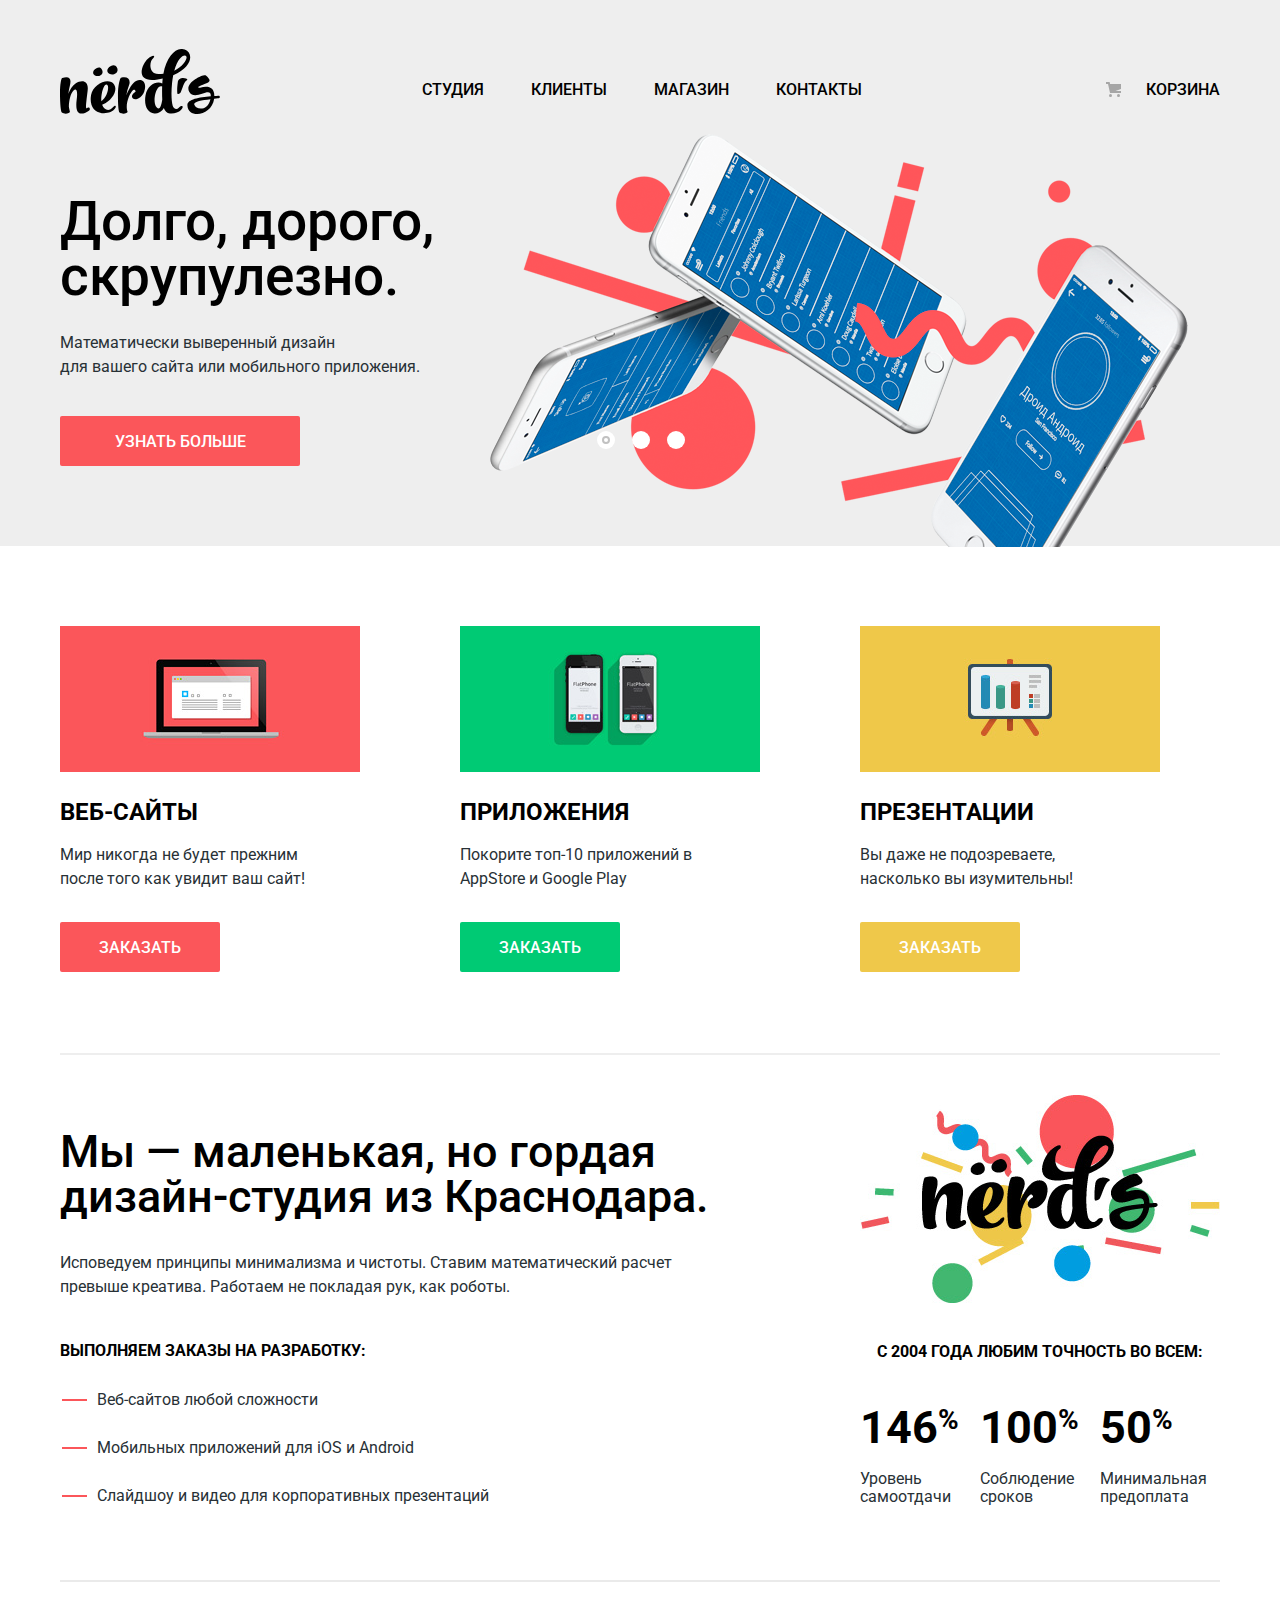
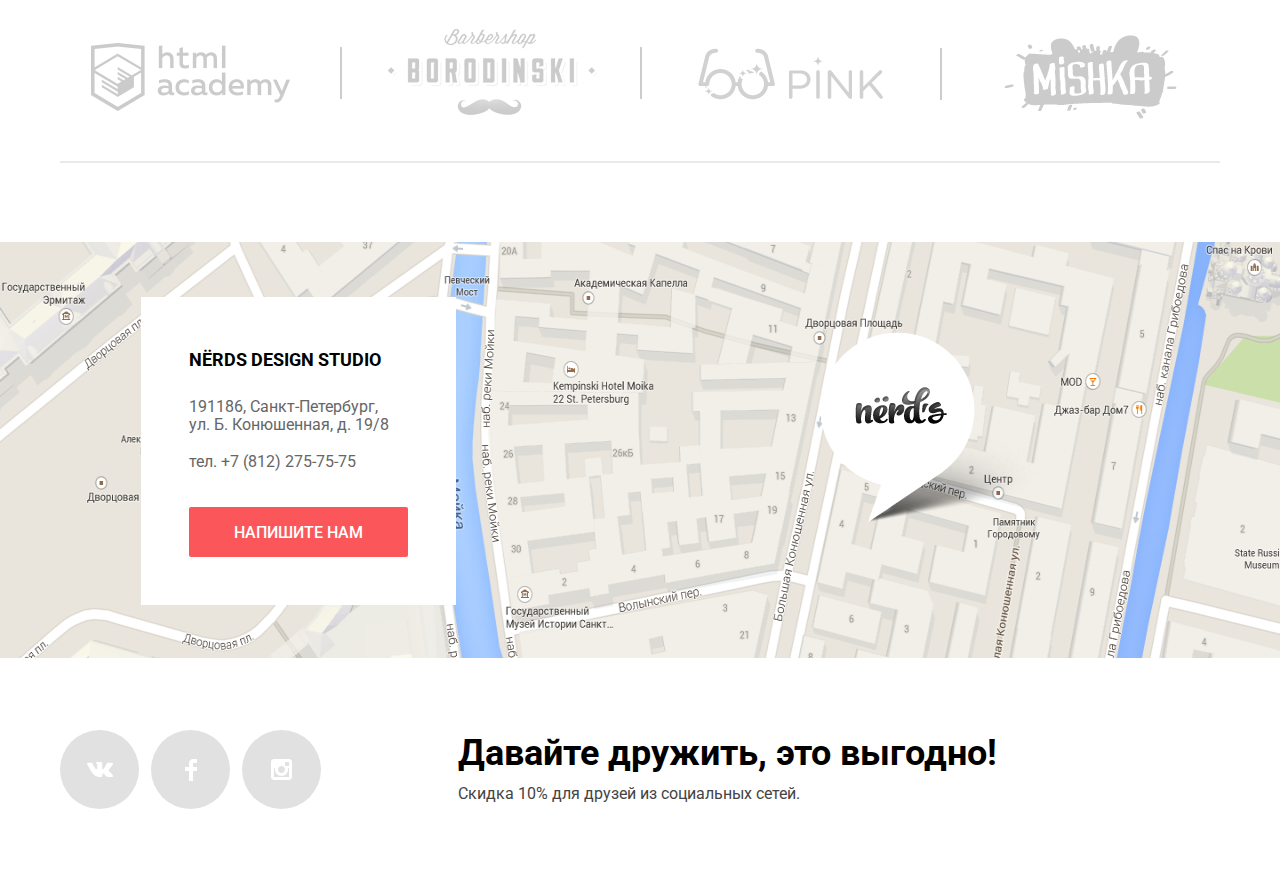
==== commit 11b3f395: "Исправления по критериям. Карта." ====
--- a/index.html
+++ b/index.html
@@ -168,8 +168,8 @@
     
     <section class="contacts">
         <h2 class="visually_hidden">Контактная информация</h2>
-         <iframe src="https://yandex.ru/map-widget/v1/-/CCUKR0Jl" width="1440" height="416" frameborder="1" allowfullscreen="true"></iframe>
-        <!-- <img src="img/general_images/map.png" width="1440" height="416" alt="Карта проезда">-->
+         <iframe src="https://yandex.ru/map-widget/v1/-/CCUKR0Jl" width="1440" height="416" allowfullscreen></iframe>
+         <img src="img/general_images/map.png" width="1440" height="416" alt="Карта проезда">
          <div class="contact">
              <p class="studio_name">NЁRDS DESIGN STUDIO</p>
              <p class="adress">191186, Санкт-Петербург,
--- a/css/style-min.css
+++ b/css/style-min.css
@@ -1 +1 @@
-body{font-family:"Roboto","Arial",sans-serif;font-size:16px;line-height:24px;font-weight:400;color:#000;margin:0;min-width:1200px}.header_container{background-color:#eee}.site_header{width:1160px;min-height:115px;padding-left:20px;padding-right:20px;margin-left:auto;margin-right:auto}.site_header nav{display:-webkit-box;display:-ms-flexbox;display:flex;-webkit-box-pack:justify;-ms-flex-pack:justify;justify-content:space-between}.header_logo{margin-top:49px;margin-bottom:0}.site_header ul{list-style:none;margin-top:75px;margin-bottom:0}.site_navigation{display:-webkit-box;display:-ms-flexbox;display:flex;-ms-flex-wrap:wrap;flex-wrap:wrap;margin-left:-35px;min-width:440px;max-width:750px}.site_navigation li{margin-right:47px}.cart a{position:relative}.cart a:before{content:"";position:absolute;top:2px;left:-40px;width:15px;height:15px;background-image:url(../img/general_images/cart-icon.svg);background-repeat:no-repeat;background-position:0 0}.site_header a{font-weight:500;line-height:30px;color:#000;text-decoration:none;text-transform:uppercase}.site_header a:hover,.site_header a:focus{color:#fb565a}.site_header a:active{color:rgba(0,0,0,0.3)}.header_logo:hover{opacity:.8}.header_logo:active{opacity:.3}.contacts{width:100%;max-width:1440px;padding-top:79px;margin-left:auto;margin-right:auto;position:relative}.contacts img{width:100%;max-width:1440px;margin-left:auto;margin-right:auto}.contacts a{text-decoration:none}.contact{background-color:#fff;width:219px;min-height:208px;padding:48px;position:absolute;top:134px;left:141px}.studio_name{font-size:18px;font-weight:700;line-height:30px;display:block;margin-top:0;margin-bottom:23px}.adress{line-height:18px;color:#666;max-width:209px;margin-bottom:16px}.telephone{color:#666}.btn_write{width:219px;margin-top:33px}.site_footer{display:-webkit-box;display:-ms-flexbox;display:flex;width:1160px;padding-left:20px;padding-right:20px;margin-left:auto;margin-right:auto}.social{list-style:none;display:-webkit-box;display:-ms-flexbox;display:flex;-ms-flex-wrap:wrap;flex-wrap:wrap;max-width:350px;padding:0;margin-top:65px;margin-bottom:70px}.social_btn{display:-webkit-box;display:-ms-flexbox;display:flex;width:79px;height:79px;border-radius:50%;background-color:#e1e1e1;-webkit-box-pack:center;-ms-flex-pack:center;justify-content:center;-webkit-box-align:center;-ms-flex-align:center;align-items:center;margin-right:12px}.social_btn:hover{background-color:#e74246}.social_btn:active img{background-color:#d7373b;opacity:.3;-webkit-box-shadow:inset 0 3px 0 0 rgba(0,1,1,0.1);box-shadow:inset 0 3px 0 0 rgba(0,1,1,0.1)}.footer_wrapper{margin-left:125px}.friends{font-size:36px;font-weight:700;line-height:36px;margin-top:70px;margin-bottom:0}.discount{line-height:22px;color:#444;margin-top:12px}.visually_hidden{position:absolute;width:1px;height:1px;margin:-1px;border:0;padding:0;clip:rect(0 0 0 0);overflow:hidden}.button{font-size:16px;font-weight:500;line-height:18px;text-align:center;text-transform:uppercase;text-decoration:none;color:#fff;background-color:#fb565a;border:none;border-radius:2px;display:block;min-height:33px;padding-top:17px}.button:hover{background-color:#e74246}.button:active{background-color:#d7373b;color:rgba(255,255,255,0.3);-webkit-box-shadow:inset 0 3px 0 0 rgba(0,1,1,0.1);box-shadow:inset 0 3px 0 0 rgba(0,1,1,0.1)}.main_container{width:1160px;padding-left:20px;padding-right:20px;margin-left:auto;margin-right:auto}.popup_window{position:fixed;top:120px;left:50%;width:960px;min-height:590px;margin-left:-480px;padding:67px 100px 84px;z-index:12;background-color:#fff;-webkit-box-sizing:border-box;box-sizing:border-box;-webkit-box-shadow:0 0 10px 0 rgba(0,0,0,0.15);box-shadow:0 0 10px 0 rgba(0,0,0,0.15);display:none}.popup_close{width:21px;height:21px;position:absolute;top:78px;left:849px;font-size:0;background-color:#fff;border:0;cursor:pointer}.popup_close::before{content:"";position:absolute;width:21px;height:21px;top:0;left:0;background-image:url(../img/general_images/close-cross.svg);opacity:.3}.popup_close:hover::before{opacity:1}.popup_close:active::before{opacity:.1}.user_input{width:760px;display:-webkit-box;display:-ms-flexbox;display:flex;-webkit-box-pack:justify;-ms-flex-pack:justify;justify-content:space-between;-ms-flex-wrap:wrap;flex-wrap:wrap;margin:0}.user_input p{display:-webkit-box;display:-ms-flexbox;display:flex;-webkit-box-orient:vertical;-webkit-box-direction:normal;-ms-flex-direction:column;flex-direction:column;margin-bottom:33px;margin-top:0}.popup_window h2{font-size:45px;font-weight:500;line-height:45px;margin-top:0;margin-bottom:40px}.popup_window label{line-height:18px;font-weight:700;margin-top:0;margin-bottom:10px}.popup_window input{width:360px;height:50px;padding:0 13px;-webkit-box-sizing:border-box;box-sizing:border-box;border:#d7dcde 2px solid;border-radius:2px;font:inherit}.popup_window textarea{width:760px;height:118px;padding:13px;-webkit-box-sizing:border-box;box-sizing:border-box;border:#d7dcde 2px solid;border-radius:2px}.popup_window input:hover,.popup_window textarea:hover{border-color:#b4b9bb}.popup_window input:focus,.popup_window textarea:focus{border-color:#000;outline:none}.btn_submit{width:260px;min-height:50px;padding:0;border:none;margin-top:15px}@keyframes popup_rise{0%{transform:translateY(2000px)}70%{transform:translateY(-30px)}90%{transform:translateY(10px)}100%{transform:translateY(0)}}.popup_show{display:block;animation-name:popup_rise;animation-duration:1s}.popup_error_login{border-color:#e74246}@keyframes shake{0%,100%{transform:translateX(0)translateY(0)}10%,30%,50%,70%,90%{transform:translateX(-20px)translateY(-20px)}20%,40%,60%,80%{transform:translateX(20px)translateY(20px)}}.popup_wrong{animation-name:shake;animation-duration:1s}.popup_error input{border-color:#e74246}.slider{width:1160px;padding-left:20px;padding-right:20px;margin-left:auto;margin-right:auto;position:relative}.slide{padding-top:70px;padding-bottom:80px;position:relative}.slide_1,.slide_2,.slide_3{display:none}.slide_active{display:block}.slide_1::before{content:"";position:absolute;top:10px;left:430px;width:698px;height:413px;background-image:url(../img/index_images/slide1.png);background-repeat:no-repeat}.slide_2::before{content:"";position:absolute;top:-9px;left:496px;width:663px;height:430px;background-image:url(../img/index_images/slide2.png);background-repeat:no-repeat}.slide_3::before{content:"";position:absolute;top:10px;left:400px;width:759px;height:411px;background-image:url(../img/index_images/slide3.png);background-repeat:no-repeat}.slider_controls{display:-webkit-box;display:-ms-flexbox;display:flex;list-style:none;position:absolute;left:50%;bottom:81px;z-index:10;width:160px;height:18px;padding:0;margin-left:-43px}.slider_control button{width:18px;height:18px;margin-right:17px;border-radius:50%;border:none;background-color:#fff;cursor:pointer;position:relative;outline:none}.slider_control button:focus{opacity:.5}.slider_control.active button::before{content:"";position:absolute;left:50%;top:50%;z-index:2;width:4px;height:4px;margin:-4px;background-color:inherit;border:2px solid #c1c1c1;border-radius:50%}.slogan{font-size:55px;line-height:55px;font-weight:500;margin:0}.explanation{margin-top:27px;color:#283136;max-width:460px}.btn_know{width:240px;margin-top:37px}.production{min-height:347px;padding:80px 0 0;border-bottom:#eee 2px solid}.our_production{list-style:none;padding:0;display:-webkit-box;display:-ms-flexbox;display:flex;-ms-flex-wrap:wrap;flex-wrap:wrap;margin-top:0}.our_production li{width:300px;margin-right:100px;margin-bottom:65px}.our_production li:nth-child(3n){margin-right:0}.our_production img{margin-bottom:18px}.our_production p{max-width:250px;min-height:65px;margin:16px 0 0;color:#283136}.our_production h3{font-size:24px;font-weight:700;line-height:30px;text-transform:uppercase;margin:0}.btn_order_web,.btn_order_app,.btn_order_present{width:160px;margin-top:14px}.btn_order_app{background-color:#00ca74}.btn_order_app:hover{background-color:#00bc6c}.btn_order_app:active{background-color:#00aa62;color:#74c69c}.btn_order_present{background-color:#efc84a}.btn_order_present:hover{background-color:#eab534}.btn_order_present:active{background-color:#e5a722;color:#edc47f}.about_us{display:-webkit-box;display:-ms-flexbox;display:flex;-webkit-box-pack:justify;-ms-flex-pack:justify;justify-content:space-between;min-height:408px;padding:40px 0 48px;margin-left:auto;margin-right:auto;border-bottom:#eaeaea 2px solid}.about_us_left{max-width:678px}.about_us_right img{margin:0}.about_us_right .we_do{text-align:center;margin-top:30px}.we_are{font-size:45px;font-weight:500;line-height:45px;color:#000;margin-top:34px;margin-bottom:0}.we_do{font-weight:700;text-transform:uppercase;margin-top:40px;margin-bottom:0}.we_like{color:#283136;margin-top:32px;margin-bottom:0}.development{list-style:none;color:#283136;margin-top:25px;margin-left:-3px}.development li{margin-bottom:24px;position:relative}.development li:before{content:"";position:absolute;top:11px;left:-35px;width:25px;height:2px;background-color:#fb565a}.features{list-style:none;display:-webkit-box;display:-ms-flexbox;display:flex;max-width:360px;padding:0;margin-top:7px}.features li{max-width:96px}.features li:nth-child(2){margin-left:24px;margin-right:24px}.percent{font-size:45px;font-weight:700;margin-bottom:30px}.percent sup{font-size:28px}.percent_text{line-height:18px;color:#283136;margin:0}.partners{display:-webkit-box;display:-ms-flexbox;display:flex;-ms-flex-wrap:wrap;flex-wrap:wrap;-webkit-box-pack:justify;-ms-flex-pack:justify;justify-content:space-between;-webkit-box-align:center;-ms-flex-align:center;align-items:center;padding:50px 43px 39px 31px;min-height:90px;border-bottom:#eaeaea 2px solid}.partners a{display:-webkit-box;display:-ms-flexbox;display:flex;-webkit-box-pack:center;-ms-flex-pack:center;justify-content:center;position:relative}.partners a:nth-child(3){margin-top:-7px;margin-left:-23px}.partners a:nth-child(4){margin-top:-7px;margin-left:-20px}.partner_logo img{opacity:.2}.partner_logo img:hover{opacity:1}.partner_logo img:active{opacity:.1}.partners a:nth-child(2)::after{content:"";position:absolute;top:4px;left:249px;width:2px;height:52px;background-color:#000}.partners a:nth-child(3)::after{content:"";position:absolute;top:18px;left:252px;width:2px;height:52px;background-color:#000}.partners a:nth-child(4)::after{content:"";position:absolute;top:0;left:242px;width:2px;height:52px;background-color:#000}.partners a::after{opacity:.2}.site_current{height:32px;border-bottom:#fb565a 2px solid}.catalog_name h1{font-size:55px;font-weight:500;line-height:55px;text-align:center;background-color:#eee;min-height:165px;width:100%;padding-top:70px;margin:0}.main_content{display:-webkit-box;display:-ms-flexbox;display:flex;-webkit-box-pack:justify;-ms-flex-pack:justify;justify-content:space-between}.filters{width:260px;min-height:835px;padding-top:52px}.filter fieldset{border:0 none}.filter legend{font-family:"Roboto","Arial",sans-serif;font-size:18px;font-weight:700;line-height:30px;text-transform:uppercase}.by_price{margin-bottom:59px;padding:0}.by_grid{margin-top:-2px;margin-bottom:25px;padding:0}.by_features{margin-bottom:30px;padding:0}.filter_option label{line-height:20px;color:#283136}.filter_range{width:260px;margin-top:49px}.range_controls{position:relative;height:41px;margin-top:-1px;margin-bottom:15px;padding-top:39px;padding-right:20px;padding-left:20px;background-color:#f1f1f1;border-radius:5px}.range_controls .scale{height:2px;background:#d7dcde}.range_controls .bar{width:70%;height:2px;background:#00ca74}.range_controls .toggle{position:absolute;top:31px;left:0;width:4px;height:4px;padding:0;border:8px solid #fff;background-color:#ababab;-webkit-box-shadow:0 2px 1px 0 #cfcfcf;box-shadow:0 2px 1px 0 #cfcfcf;border-radius:50%;cursor:pointer}.range_controls .toggle_min{left:18px}.range_controls .toggle_max{left:160px}.price_controls{font-size:0}.price_controls label{display:inline-block;width:50%;vertical-align:middle;font-size:16px;text-transform:uppercase;color:#283136}.price_controls input{width:60px;padding:8px 10px;margin-left:10px;font-family:Roboto,Arial,sans-serif;font-size:16px;text-align:center;color:#283136;border:none;border-radius:5px;background:#f1f1f1}.max_price{text-align:right}.filter_option{position:relative;cursor:pointer;padding-left:10px;margin-left:25px;margin-top:-4px;margin-bottom:20px}.grid + label .radio_indicator{position:absolute;top:-2px;left:-25px;width:25px;height:25px;background-image:url(../img/catalog_images/radio-off.svg);opacity:.4}.grid:checked + label .radio_indicator{position:absolute;top:-2px;left:-25px;width:25px;height:25px;background-image:url(../img/catalog_images/radio-on.svg);opacity:.4}.grid:hover + label .radio_indicator{opacity:1}.grid:disabled + label .radio_indicator{opacity:.1}.grid:focus + label .radio_indicator{outline:#71b9ff 5px auto}.grid:disabled + label{color:rgba(40,49,54,0.3)}.feature + label .checkbox_indicator{position:absolute;top:0;left:-25px;width:23px;height:23px;background-image:url(../img/catalog_images/checkbox-off.svg);opacity:.4}.feature:checked + label .checkbox_indicator{position:absolute;top:0;left:-25px;width:27px;height:23px;background-image:url(../img/catalog_images/checkbox-on.svg);opacity:.4}.feature:hover + label .checkbox_indicator{opacity:1}.feature:disabled + label .checkbox_indicator{opacity:.1}.feature:focus + label .checkbox_indicator{outline:#71b9ff 5px auto}.feature:disabled + label{color:rgba(40,49,54,0.3)}.by_grid ul,.by_features ul{list-style:none;padding:0}.btn_show{font-size:16px;font-weight:500;line-height:18px;color:#000;background-color:#eee;border:none;border-radius:2px;width:260px;height:50px;padding:0}.btn_show:hover{background-color:#dfdfdf}.btn_show:active{background-color:#d5d5d5;color:rgba(0,0,0,0.3);-webkit-box-shadow:inset 0 3px 0 0 rgba(0,1,1,0.1);box-shadow:inset 0 3px 0 0 rgba(0,1,1,0.1)}.sorting{display:-webkit-box;display:-ms-flexbox;display:flex;-webkit-box-pack:justify;-ms-flex-pack:justify;justify-content:space-between;padding-top:58px;padding-bottom:60px}.sorting_types{display:-webkit-box;display:-ms-flexbox;display:flex;-webkit-box-pack:justify;-ms-flex-pack:justify;justify-content:space-between;width:360px;margin:0;margin-top:-22px;padding:0}.types{list-style:none;display:-webkit-box;display:-ms-flexbox;display:flex;padding:0;-ms-flex-wrap:wrap;flex-wrap:wrap;max-width:300px}.types li{margin-right:26px}.arrows{list-style:none;display:-webkit-box;display:-ms-flexbox;display:flex;padding:0}.arrows li:nth-child(2){margin-left:18px}.sorting p{font-size:18px;font-weight:700;line-height:18px;text-transform:uppercase;margin-top:-2px}.sorting a{font-size:14px;line-height:18px;text-transform:uppercase;text-decoration:none;color:#000;opacity:.3}.sorting a:hover{opacity:.6}.sorting a:active{opacity:1}.sorting .current_choice{opacity:1}.goods{margin-top:17px;margin-bottom:0}.card_items{list-style:none;display:-webkit-box;display:-ms-flexbox;display:flex;-webkit-box-pack:justify;-ms-flex-pack:justify;justify-content:space-between;-ms-flex-wrap:wrap;flex-wrap:wrap;max-width:760px;padding:0;margin:0}.card_item{position:relative;margin-bottom:73px;height:576px}.card_item::before{content:url("../img/catalog_images/browser.svg");position:absolute;top:-39px;left:0;opacity:.12}.card_item_hover{display:none;-webkit-box-sizing:border-box;box-sizing:border-box;width:360px;min-height:231px;max-height:576px;padding-top:30px;padding-bottom:33px;overflow-y:auto;text-align:center;background-color:#eee;position:absolute;left:0;bottom:0}.card_item:hover .card_item_hover{display:block}.card_item:hover{-webkit-box-shadow:0 6px 15px 0 rgba(0,1,1,0.25);box-shadow:0 6px 15px 0 rgba(0,1,1,0.25)}.card_item:hover::before{opacity:1}.card_item_hover a{display:block;font-size:18px;font-weight:700;line-height:30px;text-transform:uppercase;text-decoration:none;color:#000;margin:0}.card_item_hover p{line-height:18px;color:#666;width:240px;margin-left:auto;margin-right:auto;margin-bottom:30px}.btn_price{width:200px;height:50px;padding:0;margin-left:80px;margin-right:80px}.btn_price:active{color:#fff}.pages{list-style:none;display:-webkit-box;display:-ms-flexbox;display:flex;-ms-flex-wrap:wrap;flex-wrap:wrap;-webkit-box-pack:justify;-ms-flex-pack:justify;justify-content:space-between;width:445px;padding:0;margin-top:-12px;margin-bottom:-20px}.pages a{font-size:16px;font-weight:500;line-height:18px;text-decoration:none;color:#000;background-color:#eee;border:none;border-radius:2px}.pages a:hover{background-color:#dfdfdf}.pages a:active{background-color:#d5d5d5;color:rgba(0,0,0,0.3)}.page_current a,.page a{text-align:center;display:block;width:50px;height:33px;padding-top:17px}.page_current a{background-color:#fff;border:#dbdbdb 3px solid;width:44px;height:30px;padding-top:14px}.next a{text-transform:uppercase;display:block;width:260px;height:33px;padding-top:17px;text-align:center}+body{font-family:"Roboto","Arial",sans-serif;font-size:16px;line-height:24px;font-weight:400;color:#000;margin:0;min-width:1200px}.header_container{background-color:#eee}.site_header{width:1160px;min-height:115px;padding-left:20px;padding-right:20px;margin-left:auto;margin-right:auto}.site_header nav{display:-webkit-box;display:-ms-flexbox;display:flex;-webkit-box-pack:justify;-ms-flex-pack:justify;justify-content:space-between}.header_logo{margin-top:49px;margin-bottom:0}.site_header ul{list-style:none;margin-top:75px;margin-bottom:0}.site_navigation{display:-webkit-box;display:-ms-flexbox;display:flex;-ms-flex-wrap:wrap;flex-wrap:wrap;margin-left:-35px;min-width:440px;max-width:750px}.site_navigation li{margin-right:47px}.cart a{position:relative}.cart a:before{content:"";position:absolute;top:2px;left:-40px;width:15px;height:15px;background-image:url(../img/general_images/cart-icon.svg);background-repeat:no-repeat;background-position:0 0}.site_header a{font-weight:500;line-height:30px;color:#000;text-decoration:none;text-transform:uppercase}.site_header a:hover,.site_header a:focus{color:#fb565a}.site_header a:active{color:rgba(0,0,0,0.3)}.header_logo:hover{opacity:.8}.header_logo:active{opacity:.3}.contacts{width:100%;max-width:1440px;padding-top:79px;margin-left:auto;margin-right:auto;position:relative}.contacts iframe{width:100%;max-width:1440px;margin-left:auto;margin-right:auto;border:none;position:relative;z-index:5}.contacts img{width:100%;max-width:1440px;margin-left:auto;margin-right:auto;position:absolute;top:79px;left:0;z-index:0}.contacts::before{content:"";position:absolute;top:169px;left:820px;width:231px;height:190px;background-image:url(../img/general_images/map-marker.png);background-repeat:no-repeat;background-position:0 0;z-index:2}.contacts a{text-decoration:none}.contact{background-color:#fff;width:219px;min-height:208px;padding:48px;position:absolute;top:134px;left:141px;z-index:7}.studio_name{font-size:18px;font-weight:700;line-height:30px;display:block;margin-top:0;margin-bottom:23px}.adress{line-height:18px;color:#666;max-width:209px;margin-bottom:16px}.telephone{color:#666}.btn_write{width:219px;margin-top:33px}.site_footer{display:-webkit-box;display:-ms-flexbox;display:flex;width:1160px;padding-left:20px;padding-right:20px;margin-left:auto;margin-right:auto}.social{list-style:none;display:-webkit-box;display:-ms-flexbox;display:flex;-ms-flex-wrap:wrap;flex-wrap:wrap;max-width:350px;padding:0;margin-top:65px;margin-bottom:70px}.social_btn{display:-webkit-box;display:-ms-flexbox;display:flex;width:79px;height:79px;border-radius:50%;background-color:#e1e1e1;-webkit-box-pack:center;-ms-flex-pack:center;justify-content:center;-webkit-box-align:center;-ms-flex-align:center;align-items:center;margin-right:12px}.social_btn:hover{background-color:#e74246}.social_btn:active img{background-color:#d7373b;opacity:.3;-webkit-box-shadow:inset 0 3px 0 0 rgba(0,1,1,0.1);box-shadow:inset 0 3px 0 0 rgba(0,1,1,0.1)}.footer_wrapper{margin-left:125px}.friends{font-size:36px;font-weight:700;line-height:36px;margin-top:70px;margin-bottom:0}.discount{line-height:22px;color:#444;margin-top:12px}.visually_hidden{position:absolute;width:1px;height:1px;margin:-1px;border:0;padding:0;clip:rect(0 0 0 0);overflow:hidden}.button{font-size:16px;font-weight:500;line-height:18px;text-align:center;text-transform:uppercase;text-decoration:none;color:#fff;background-color:#fb565a;border:none;border-radius:2px;display:block;min-height:33px;padding-top:17px}.button:hover{background-color:#e74246}.button:active{background-color:#d7373b;color:rgba(255,255,255,0.3);-webkit-box-shadow:inset 0 3px 0 0 rgba(0,1,1,0.1);box-shadow:inset 0 3px 0 0 rgba(0,1,1,0.1)}.main_container{width:1160px;padding-left:20px;padding-right:20px;margin-left:auto;margin-right:auto}.popup_window{position:fixed;top:120px;left:50%;width:960px;min-height:590px;margin-left:-480px;padding:67px 100px 84px;z-index:12;background-color:#fff;-webkit-box-sizing:border-box;box-sizing:border-box;-webkit-box-shadow:0 0 10px 0 rgba(0,0,0,0.15);box-shadow:0 0 10px 0 rgba(0,0,0,0.15);display:none}.popup_close{width:21px;height:21px;position:absolute;top:78px;left:849px;font-size:0;background-color:#fff;border:0;cursor:pointer}.popup_close::before{content:"";position:absolute;width:21px;height:21px;top:0;left:0;background-image:url(../img/general_images/close-cross.svg);opacity:.3}.popup_close:hover::before{opacity:1}.popup_close:active::before{opacity:.1}.user_input{width:760px;display:-webkit-box;display:-ms-flexbox;display:flex;-webkit-box-pack:justify;-ms-flex-pack:justify;justify-content:space-between;-ms-flex-wrap:wrap;flex-wrap:wrap;margin:0}.user_input p{display:-webkit-box;display:-ms-flexbox;display:flex;-webkit-box-orient:vertical;-webkit-box-direction:normal;-ms-flex-direction:column;flex-direction:column;margin-bottom:33px;margin-top:0}.popup_window h2{font-size:45px;font-weight:500;line-height:45px;margin-top:0;margin-bottom:40px}.popup_window label{line-height:18px;font-weight:700;margin-top:0;margin-bottom:10px}.popup_window input{width:360px;height:50px;padding:0 13px;-webkit-box-sizing:border-box;box-sizing:border-box;border:#d7dcde 2px solid;border-radius:2px;font:inherit}.popup_window textarea{width:760px;height:118px;padding:13px;-webkit-box-sizing:border-box;box-sizing:border-box;border:#d7dcde 2px solid;border-radius:2px}.popup_window input:hover,.popup_window textarea:hover{border-color:#b4b9bb}.popup_window input:focus,.popup_window textarea:focus{border-color:#000;outline:none}.btn_submit{width:260px;min-height:50px;padding:0;border:none;margin-top:15px}@keyframes popup_rise{0%{transform:translateY(2000px)}70%{transform:translateY(-30px)}90%{transform:translateY(10px)}100%{transform:translateY(0)}}.popup_show{display:block;animation-name:popup_rise;animation-duration:1s}.popup_error_login{border-color:#e74246}@keyframes shake{0%,100%{transform:translateX(0)translateY(0)}10%,30%,50%,70%,90%{transform:translateX(-20px)translateY(-20px)}20%,40%,60%,80%{transform:translateX(20px)translateY(20px)}}.popup_wrong{animation-name:shake;animation-duration:1s}.popup_error input{border-color:#e74246}.slider{width:1160px;padding-left:20px;padding-right:20px;margin-left:auto;margin-right:auto;position:relative}.slide{padding-top:70px;padding-bottom:80px;position:relative}.slide_1,.slide_2,.slide_3{display:none}.slide_active{display:block}.slide_1::before{content:"";position:absolute;top:10px;left:430px;width:698px;height:413px;background-image:url(../img/index_images/slide1.png);background-repeat:no-repeat}.slide_2::before{content:"";position:absolute;top:-9px;left:496px;width:663px;height:430px;background-image:url(../img/index_images/slide2.png);background-repeat:no-repeat}.slide_3::before{content:"";position:absolute;top:10px;left:400px;width:759px;height:411px;background-image:url(../img/index_images/slide3.png);background-repeat:no-repeat}.slider_controls{display:-webkit-box;display:-ms-flexbox;display:flex;list-style:none;position:absolute;left:50%;bottom:81px;z-index:10;width:160px;height:18px;padding:0;margin-left:-43px}.slider_control button{width:18px;height:18px;margin-right:17px;border-radius:50%;border:none;background-color:#fff;cursor:pointer;position:relative;outline:none}.slider_control button:focus{opacity:.5}.slider_control.active button::before{content:"";position:absolute;left:50%;top:50%;z-index:2;width:4px;height:4px;margin:-4px;background-color:inherit;border:2px solid #c1c1c1;border-radius:50%}.slogan{font-size:55px;line-height:55px;font-weight:500;margin:0}.explanation{margin-top:27px;color:#283136;max-width:460px}.btn_know{width:240px;margin-top:37px}.production{min-height:347px;padding:80px 0 0;border-bottom:#eee 2px solid}.our_production{list-style:none;padding:0;display:-webkit-box;display:-ms-flexbox;display:flex;-ms-flex-wrap:wrap;flex-wrap:wrap;margin-top:0}.our_production li{width:300px;margin-right:100px;margin-bottom:65px}.our_production li:nth-child(3n){margin-right:0}.our_production img{margin-bottom:18px}.our_production p{max-width:250px;min-height:65px;margin:16px 0 0;color:#283136}.our_production h3{font-size:24px;font-weight:700;line-height:30px;text-transform:uppercase;margin:0}.btn_order_web,.btn_order_app,.btn_order_present{width:160px;margin-top:14px}.btn_order_app{background-color:#00ca74}.btn_order_app:hover{background-color:#00bc6c}.btn_order_app:active{background-color:#00aa62;color:#74c69c}.btn_order_present{background-color:#efc84a}.btn_order_present:hover{background-color:#eab534}.btn_order_present:active{background-color:#e5a722;color:#edc47f}.about_us{display:-webkit-box;display:-ms-flexbox;display:flex;-webkit-box-pack:justify;-ms-flex-pack:justify;justify-content:space-between;min-height:408px;padding:40px 0 48px;margin-left:auto;margin-right:auto;border-bottom:#eaeaea 2px solid}.about_us_left{max-width:678px}.about_us_right img{margin:0}.about_us_right .we_do{text-align:center;margin-top:30px}.we_are{font-size:45px;font-weight:500;line-height:45px;color:#000;margin-top:34px;margin-bottom:0}.we_do{font-weight:700;text-transform:uppercase;margin-top:40px;margin-bottom:0}.we_like{color:#283136;margin-top:32px;margin-bottom:0}.development{list-style:none;color:#283136;margin-top:25px;margin-left:-3px}.development li{margin-bottom:24px;position:relative}.development li:before{content:"";position:absolute;top:11px;left:-35px;width:25px;height:2px;background-color:#fb565a}.features{list-style:none;display:-webkit-box;display:-ms-flexbox;display:flex;max-width:360px;padding:0;margin-top:7px}.features li{max-width:96px}.features li:nth-child(2){margin-left:24px;margin-right:24px}.percent{font-size:45px;font-weight:700;margin-bottom:30px}.percent sup{font-size:28px}.percent_text{line-height:18px;color:#283136;margin:0}.partners{display:-webkit-box;display:-ms-flexbox;display:flex;-ms-flex-wrap:wrap;flex-wrap:wrap;-webkit-box-pack:justify;-ms-flex-pack:justify;justify-content:space-between;-webkit-box-align:center;-ms-flex-align:center;align-items:center;padding:50px 43px 39px 31px;min-height:90px;border-bottom:#eaeaea 2px solid}.partners a{display:-webkit-box;display:-ms-flexbox;display:flex;-webkit-box-pack:center;-ms-flex-pack:center;justify-content:center;position:relative}.partners a:nth-child(3){margin-top:-7px;margin-left:-23px}.partners a:nth-child(4){margin-top:-7px;margin-left:-20px}.partner_logo img{opacity:.2}.partner_logo img:hover{opacity:1}.partner_logo img:active{opacity:.1}.partners a:nth-child(2)::after{content:"";position:absolute;top:4px;left:249px;width:2px;height:52px;background-color:#000}.partners a:nth-child(3)::after{content:"";position:absolute;top:18px;left:252px;width:2px;height:52px;background-color:#000}.partners a:nth-child(4)::after{content:"";position:absolute;top:0;left:242px;width:2px;height:52px;background-color:#000}.partners a::after{opacity:.2}.site_current{height:32px;border-bottom:#fb565a 2px solid}.catalog_name h1{font-size:55px;font-weight:500;line-height:55px;text-align:center;background-color:#eee;min-height:165px;width:100%;padding-top:70px;margin:0}.main_content{display:-webkit-box;display:-ms-flexbox;display:flex;-webkit-box-pack:justify;-ms-flex-pack:justify;justify-content:space-between}.filters{width:260px;min-height:835px;padding-top:52px}.filter fieldset{border:0 none}.filter legend{font-family:"Roboto","Arial",sans-serif;font-size:18px;font-weight:700;line-height:30px;text-transform:uppercase}.by_price{margin-bottom:59px;padding:0}.by_grid{margin-top:-2px;margin-bottom:25px;padding:0}.by_features{margin-bottom:30px;padding:0}.filter_option label{line-height:20px;color:#283136}.filter_range{width:260px;margin-top:49px}.range_controls{position:relative;height:41px;margin-top:-1px;margin-bottom:15px;padding-top:39px;padding-right:20px;padding-left:20px;background-color:#f1f1f1;border-radius:5px}.range_controls .scale{height:2px;background:#d7dcde}.range_controls .bar{width:70%;height:2px;background:#00ca74}.range_controls .toggle{position:absolute;top:31px;left:0;width:4px;height:4px;padding:0;border:8px solid #fff;background-color:#ababab;-webkit-box-shadow:0 2px 1px 0 #cfcfcf;box-shadow:0 2px 1px 0 #cfcfcf;border-radius:50%;cursor:pointer}.range_controls .toggle_min{left:18px}.range_controls .toggle_max{left:160px}.price_controls{font-size:0}.price_controls label{display:inline-block;width:50%;vertical-align:middle;font-size:16px;text-transform:uppercase;color:#283136}.price_controls input{width:60px;padding:8px 10px;margin-left:10px;font-family:Roboto,Arial,sans-serif;font-size:16px;text-align:center;color:#283136;border:none;border-radius:5px;background:#f1f1f1}.max_price{text-align:right}.filter_option{position:relative;cursor:pointer;padding-left:10px;margin-left:25px;margin-top:-4px;margin-bottom:20px}.grid + label .radio_indicator{position:absolute;top:-2px;left:-25px;width:25px;height:25px;background-image:url(../img/catalog_images/radio-off.svg);opacity:.4}.grid:checked + label .radio_indicator{position:absolute;top:-2px;left:-25px;width:25px;height:25px;background-image:url(../img/catalog_images/radio-on.svg);opacity:.4}.grid:hover + label .radio_indicator{opacity:1}.grid:disabled + label .radio_indicator{opacity:.1}.grid:focus + label .radio_indicator{outline:#71b9ff 5px auto}.grid:disabled + label{color:rgba(40,49,54,0.3)}.feature + label .checkbox_indicator{position:absolute;top:0;left:-25px;width:23px;height:23px;background-image:url(../img/catalog_images/checkbox-off.svg);opacity:.4}.feature:checked + label .checkbox_indicator{position:absolute;top:0;left:-25px;width:27px;height:23px;background-image:url(../img/catalog_images/checkbox-on.svg);opacity:.4}.feature:hover + label .checkbox_indicator{opacity:1}.feature:disabled + label .checkbox_indicator{opacity:.1}.feature:focus + label .checkbox_indicator{outline:#71b9ff 5px auto}.feature:disabled + label{color:rgba(40,49,54,0.3)}.by_grid ul,.by_features ul{list-style:none;padding:0}.btn_show{font-size:16px;font-weight:500;line-height:18px;color:#000;background-color:#eee;border:none;border-radius:2px;width:260px;height:50px;padding:0}.btn_show:hover{background-color:#dfdfdf}.btn_show:active{background-color:#d5d5d5;color:rgba(0,0,0,0.3);-webkit-box-shadow:inset 0 3px 0 0 rgba(0,1,1,0.1);box-shadow:inset 0 3px 0 0 rgba(0,1,1,0.1)}.sorting{display:-webkit-box;display:-ms-flexbox;display:flex;-webkit-box-pack:justify;-ms-flex-pack:justify;justify-content:space-between;padding-top:58px;padding-bottom:60px}.sorting_types{display:-webkit-box;display:-ms-flexbox;display:flex;-webkit-box-pack:justify;-ms-flex-pack:justify;justify-content:space-between;width:360px;margin:0;margin-top:-22px;padding:0}.types{list-style:none;display:-webkit-box;display:-ms-flexbox;display:flex;padding:0;-ms-flex-wrap:wrap;flex-wrap:wrap;max-width:300px}.types li{margin-right:26px}.arrows{list-style:none;display:-webkit-box;display:-ms-flexbox;display:flex;padding:0}.arrows li:nth-child(2){margin-left:18px}.sorting p{font-size:18px;font-weight:700;line-height:18px;text-transform:uppercase;margin-top:-2px}.sorting a{font-size:14px;line-height:18px;text-transform:uppercase;text-decoration:none;color:#000;opacity:.3}.sorting a:hover{opacity:.6}.sorting a:active{opacity:1}.sorting .current_choice{opacity:1}.goods{margin-top:17px;margin-bottom:0}.card_items{list-style:none;display:-webkit-box;display:-ms-flexbox;display:flex;-webkit-box-pack:justify;-ms-flex-pack:justify;justify-content:space-between;-ms-flex-wrap:wrap;flex-wrap:wrap;max-width:760px;padding:0;margin:0}.card_item{position:relative;margin-bottom:73px;height:576px}.card_item::before{content:url("../img/catalog_images/browser.svg");position:absolute;top:-39px;left:0;opacity:.12}.card_item_hover{display:none;-webkit-box-sizing:border-box;box-sizing:border-box;width:360px;min-height:231px;max-height:576px;padding-top:30px;padding-bottom:33px;overflow-y:auto;text-align:center;background-color:#eee;position:absolute;left:0;bottom:0}.card_item:hover .card_item_hover{display:block}.card_item:hover{-webkit-box-shadow:0 6px 15px 0 rgba(0,1,1,0.25);box-shadow:0 6px 15px 0 rgba(0,1,1,0.25)}.card_item:hover::before{opacity:1}.card_item_hover a{display:block;font-size:18px;font-weight:700;line-height:30px;text-transform:uppercase;text-decoration:none;color:#000;margin:0}.card_item_hover p{line-height:18px;color:#666;width:240px;margin-left:auto;margin-right:auto;margin-bottom:30px}.btn_price{width:200px;height:50px;padding:0;margin-left:80px;margin-right:80px}.btn_price:active{color:#fff}.pages{list-style:none;display:-webkit-box;display:-ms-flexbox;display:flex;-ms-flex-wrap:wrap;flex-wrap:wrap;-webkit-box-pack:justify;-ms-flex-pack:justify;justify-content:space-between;width:445px;padding:0;margin-top:-12px;margin-bottom:-20px}.pages a{font-size:16px;font-weight:500;line-height:18px;text-decoration:none;color:#000;background-color:#eee;border:none;border-radius:2px}.pages a:hover{background-color:#dfdfdf}.pages a:active{background-color:#d5d5d5;color:rgba(0,0,0,0.3)}.page_current a,.page a{text-align:center;display:block;width:50px;height:33px;padding-top:17px}.page_current a{background-color:#fff;border:#dbdbdb 3px solid;width:44px;height:30px;padding-top:14px}.next a{text-transform:uppercase;display:block;width:260px;height:33px;padding-top:17px;text-align:center}